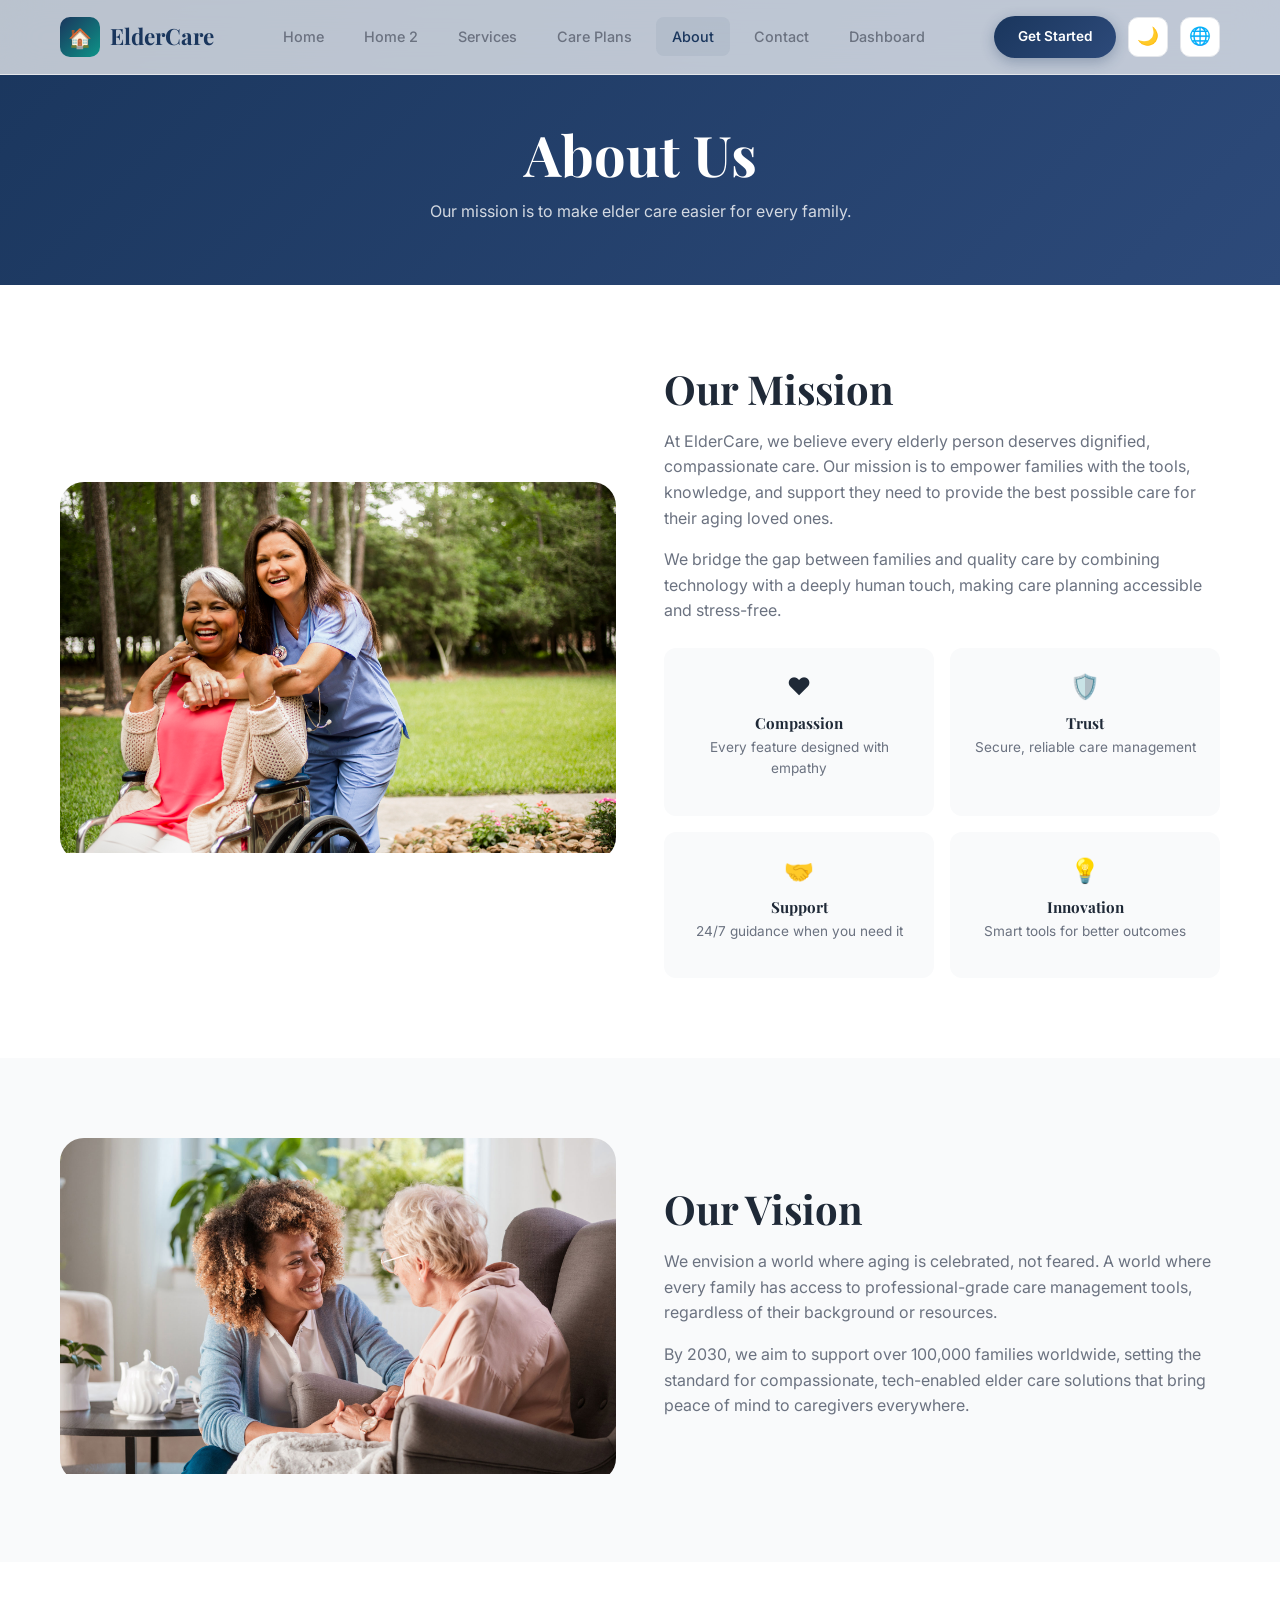
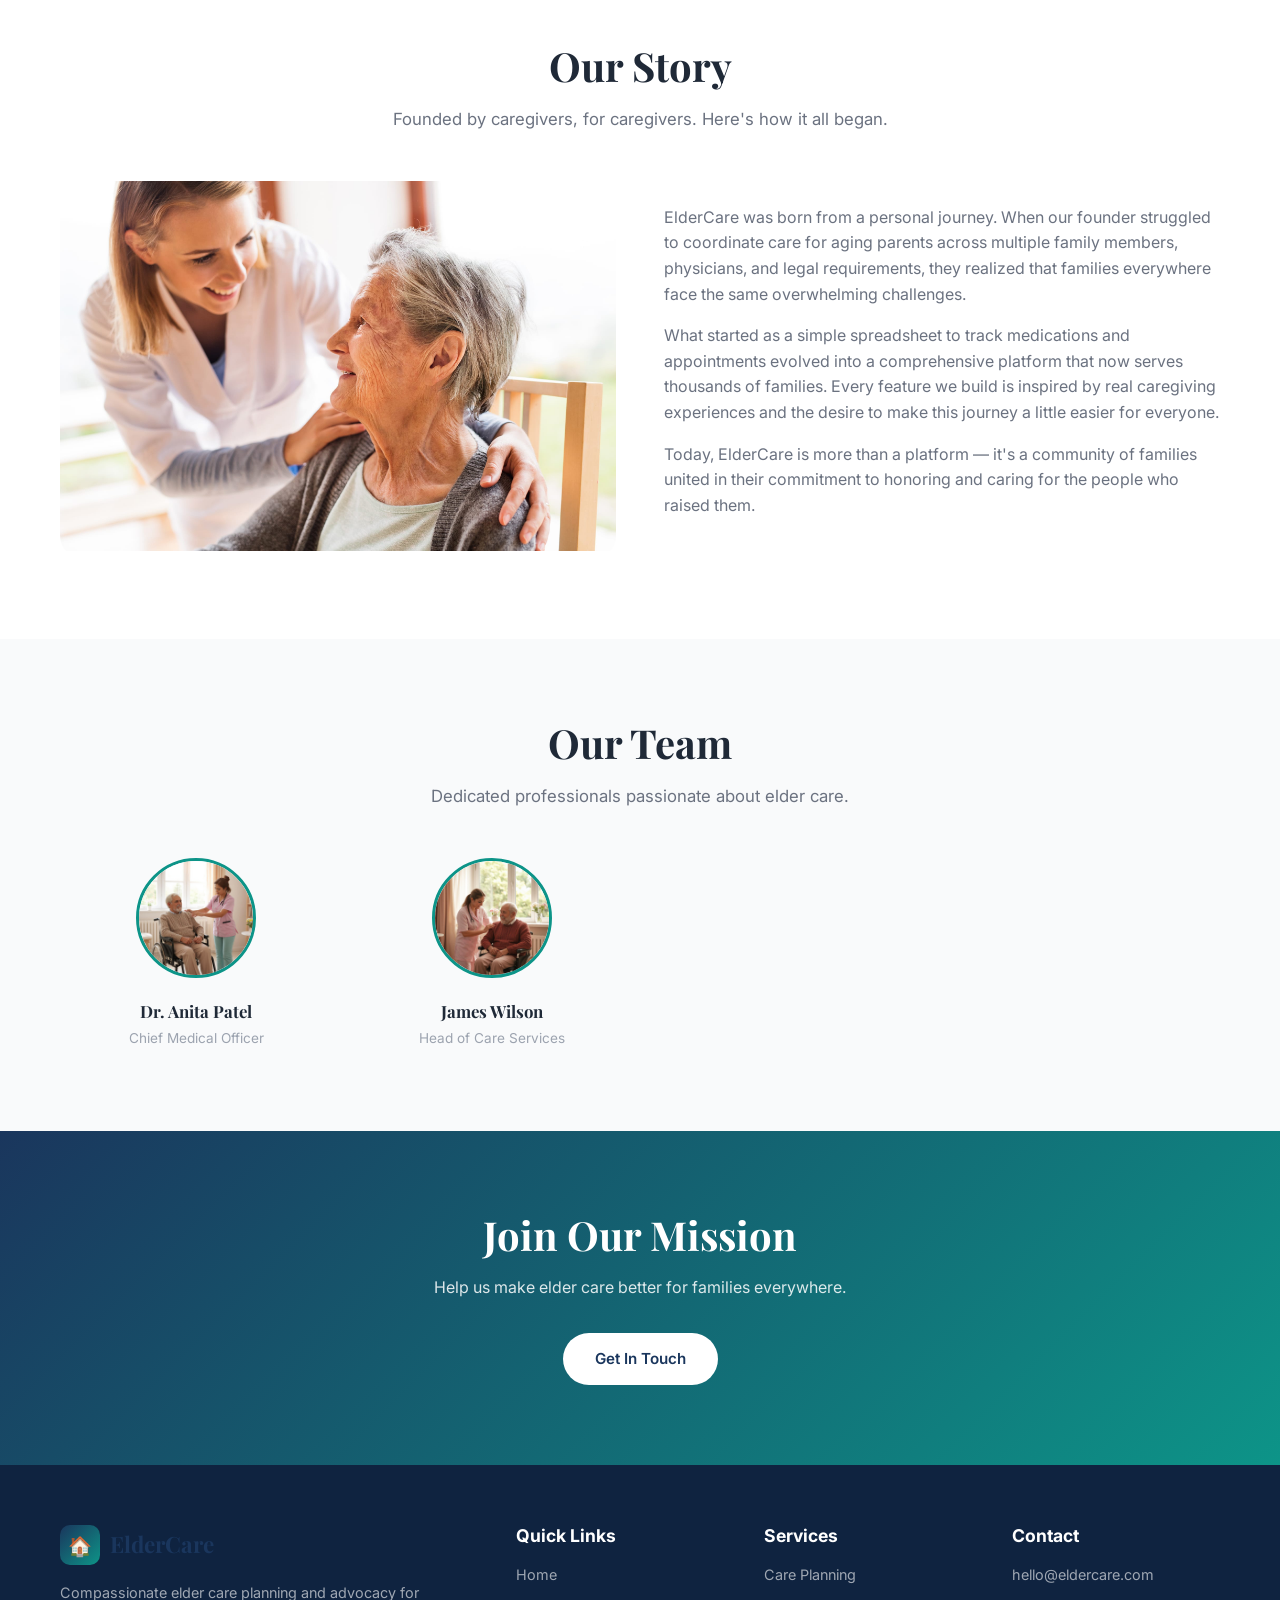
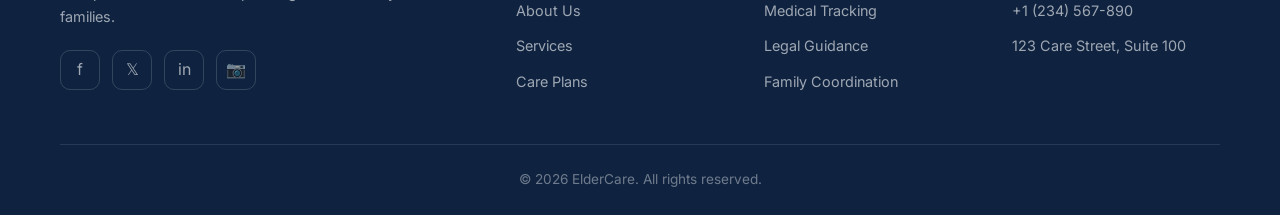
==== about.html @ c00abb9f "first commit" ====
<!DOCTYPE html>
<html lang="en" data-theme="light" dir="ltr">
<head>
  <meta charset="UTF-8">
  <meta name="viewport" content="width=device-width, initial-scale=1.0">
  <meta name="description" content="About Elder Care - Our mission, vision, and story.">
  <title>Elder Care - About</title>
  <link rel="stylesheet" href="styles.css">
  <link rel="icon" type="image/png" href="favicon.png">
</head>
<body>
  <!-- HEADER -->
  <header class="header" id="header">
    <div class="container">
      <a href="index.html" class="logo"><div class="logo-icon">🏠</div>ElderCare</a>
      <nav class="nav" id="nav">
        <a href="index.html">Home</a><a href="home2.html">Home 2</a><a href="services.html">Services</a><a href="care-plans.html">Care Plans</a><a href="about.html" class="active">About</a><a href="contact.html">Contact</a><a href="dashboard.html">Dashboard</a>
        <div class="mobile-cta" style="display:none;"><a href="register.html" class="btn btn-primary">Get Started</a></div>
        <div class="nav-actions-mobile">
          <button class="icon-btn dark-toggle" title="Toggle Dark Mode">🌙</button>
          <button class="icon-btn rtl-toggle" title="Toggle RTL">🌐</button>
        </div>
      </nav>
      <div class="header-actions">
        <div class="header-cta"><a href="register.html" class="btn btn-primary">Get Started</a></div>
        <button class="icon-btn dark-toggle">🌙</button><button class="icon-btn rtl-toggle">🌐</button>
        <div class="hamburger" id="hamburger"><span></span><span></span><span></span></div>
      </div>
    </div>
  </header>

  <section class="page-header">
    <h1 class="animate">About Us</h1>
    <p class="animate">Our mission is to make elder care easier for every family.</p>
  </section>

  <!-- MISSION -->
  <section class="section">
    <div class="container">
      <div class="about-grid">
        <div class="about-image animate fade-left">
          <img src="IMG/GettyImages-603163766.jpg" alt="Our mission">
        </div>
        <div class="about-text animate fade-right">
          <h2>Our Mission</h2>
          <p>At ElderCare, we believe every elderly person deserves dignified, compassionate care. Our mission is to empower families with the tools, knowledge, and support they need to provide the best possible care for their aging loved ones.</p>
          <p>We bridge the gap between families and quality care by combining technology with a deeply human touch, making care planning accessible and stress-free.</p>
          <div class="value-cards">
            <div class="value-card"><div class="vc-icon">❤️</div><h4>Compassion</h4><p>Every feature designed with empathy</p></div>
            <div class="value-card"><div class="vc-icon">🛡️</div><h4>Trust</h4><p>Secure, reliable care management</p></div>
            <div class="value-card"><div class="vc-icon">🤝</div><h4>Support</h4><p>24/7 guidance when you need it</p></div>
            <div class="value-card"><div class="vc-icon">💡</div><h4>Innovation</h4><p>Smart tools for better outcomes</p></div>
          </div>
        </div>
      </div>
    </div>
  </section>

  <!-- VISION -->
  <section class="section" style="background:var(--bg-alt);">
    <div class="container">
      <div class="about-grid" style="direction:rtl;">
        <div class="about-text animate fade-left" style="direction:ltr;">
          <h2>Our Vision</h2>
          <p>We envision a world where aging is celebrated, not feared. A world where every family has access to professional-grade care management tools, regardless of their background or resources.</p>
          <p>By 2030, we aim to support over 100,000 families worldwide, setting the standard for compassionate, tech-enabled elder care solutions that bring peace of mind to caregivers everywhere.</p>
        </div>
        <div class="about-image animate fade-right" style="direction:ltr;">
          <img src="IMG/careers-in-senior-care-header.jpg" alt="Our vision">
        </div>
      </div>
    </div>
  </section>

  <!-- STORY -->
  <section class="section">
    <div class="container">
      <h2 class="section-title animate">Our Story</h2>
      <p class="section-subtitle animate">Founded by caregivers, for caregivers. Here's how it all began.</p>
      <div class="about-grid">
        <div class="about-image animate fade-left">
          <img src="IMG/HomeCareElderly2.jpg" alt="Our story">
        </div>
        <div class="about-text animate fade-right">
          <p>ElderCare was born from a personal journey. When our founder struggled to coordinate care for aging parents across multiple family members, physicians, and legal requirements, they realized that families everywhere face the same overwhelming challenges.</p>
          <p>What started as a simple spreadsheet to track medications and appointments evolved into a comprehensive platform that now serves thousands of families. Every feature we build is inspired by real caregiving experiences and the desire to make this journey a little easier for everyone.</p>
          <p>Today, ElderCare is more than a platform — it's a community of families united in their commitment to honoring and caring for the people who raised them.</p>
        </div>
      </div>
    </div>
  </section>

  <!-- TEAM -->
  <section class="section" style="background:var(--bg-alt);">
    <div class="container">
      <h2 class="section-title animate">Our Team</h2>
      <p class="section-subtitle animate">Dedicated professionals passionate about elder care.</p>
      <div class="grid-4">
        <div class="team-card animate">
          <img src="IMG/WhatsApp Image 2026-03-31 at 3.11.31 PM (1).jpeg" alt="Team member">
          <h3>Dr. Anita Patel</h3>
          <span>Chief Medical Officer</span>
        </div>
        <div class="team-card animate">
          <img src="IMG/WhatsApp Image 2026-03-31 at 3.11.32 PM (1).jpeg" alt="Team member">
          <h3>James Wilson</h3>
          <span>Head of Care Services</span>
        </div>
        <div class="team-card animate">
          <img src="IMG/WhatsApp Image 2026-03-31 at 3.11.32 PM (2).jpeg" alt="Team member">
          <h3>Maria Santos</h3>
          <span>Legal Advisor</span>
        </div>
        <div class="team-card animate">
          <img src="IMG/WhatsApp Image 2026-03-31 at 3.11.33 PM.jpeg" alt="Team member">
          <h3>Raj Kumar</h3>
          <span>Technology Director</span>
        </div>
      </div>
    </div>
  </section>

  <section class="cta-section">
    <div class="container">
      <h2 class="animate">Join Our Mission</h2>
      <p class="animate">Help us make elder care better for families everywhere.</p>
      <a href="contact.html" class="btn animate">Get In Touch</a>
    </div>
  </section>

  <footer class="footer">
    <div class="container">
      <div class="footer-grid">
        <div><div class="logo" style="margin-bottom:16px;"><div class="logo-icon">🏠</div>ElderCare</div><p>Compassionate elder care planning and advocacy for families.</p><div class="footer-social" style="margin-top:20px;"><a href="#">f</a><a href="#">𝕏</a><a href="#">in</a><a href="#">📷</a></div></div>
        <div><h3>Quick Links</h3><ul class="footer-links"><li><a href="index.html">Home</a></li><li><a href="about.html">About Us</a></li><li><a href="services.html">Services</a></li><li><a href="care-plans.html">Care Plans</a></li></ul></div>
        <div><h3>Services</h3><ul class="footer-links"><li><a href="#">Care Planning</a></li><li><a href="#">Medical Tracking</a></li><li><a href="#">Legal Guidance</a></li><li><a href="#">Family Coordination</a></li></ul></div>
        <div><h3>Contact</h3><ul class="footer-links"><li><a href="mailto:hello@eldercare.com">hello@eldercare.com</a></li><li><a href="tel:+1234567890">+1 (234) 567-890</a></li><li><a href="#">123 Care Street, Suite 100</a></li></ul></div>
      </div>
      <div class="footer-bottom">&copy; 2026 ElderCare. All rights reserved.</div>
    </div>
  </footer>
  <script src="app.js"></script>
</body>
</html>
---- styles.css ----
/* ===== ELDER CARE - DESIGN SYSTEM ===== */
@import url('https://fonts.googleapis.com/css2?family=Inter:wght@300;400;500;600;700;800&family=Playfair+Display:wght@400;500;600;700&display=swap');

:root {
  --primary: #1A365D;
  --primary-light: #2D4A7A;
  --primary-dark: #0F2340;
  --secondary: #0D9488;
  --secondary-light: #14B8A6;
  --secondary-dark: #0F766E;
  --accent: #F59E0B;
  --bg: #FFFFFF;
  --bg-alt: #F9FAFB;
  --bg-card: #FFFFFF;
  --bg-card-hover: #F3F4F6;
  --text: #1F2937;
  --text-secondary: #6B7280;
  --text-muted: #9CA3AF;
  --border: #E5E7EB;
  --shadow: 0 4px 6px -1px rgba(0,0,0,.07), 0 2px 4px -2px rgba(0,0,0,.05);
  --shadow-lg: 0 10px 15px -3px rgba(0,0,0,.08), 0 4px 6px -4px rgba(0,0,0,.05);
  --shadow-xl: 0 20px 25px -5px rgba(0,0,0,.1), 0 8px 10px -6px rgba(0,0,0,.08);
  --radius: 12px;
  --radius-lg: 16px;
  --radius-xl: 24px;
  --transition: .3s cubic-bezier(.4,0,.2,1);
  --font: 'Inter', sans-serif;
  --font-display: 'Playfair Display', serif;
  --glass: rgba(255,255,255,.7);
  --glass-border: rgba(255,255,255,.3);
}

[data-theme="dark"] {
  --bg: #0F172A;
  --bg-alt: #111827;
  --bg-card: #1F2937;
  --bg-card-hover: #374151;
  --text: #E5E7EB;
  --text-secondary: #9CA3AF;
  --text-muted: #6B7280;
  --border: #374151;
  --shadow: 0 4px 6px -1px rgba(0,0,0,.3);
  --shadow-lg: 0 10px 15px -3px rgba(0,0,0,.4);
  --shadow-xl: 0 20px 25px -5px rgba(0,0,0,.5);
  --glass: rgba(15,23,42,.7);
  --glass-border: rgba(55,65,81,.5);
}

*, *::before, *::after { margin:0; padding:0; box-sizing:border-box; }
html, body { overflow-x:hidden; width:100%; position:relative; }
body { font-family:var(--font); background:var(--bg); color:var(--text); line-height:1.6; transition:background var(--transition), color var(--transition); }

/* ===== TYPOGRAPHY ===== */
h1,h2,h3,h4,h5,h6 { font-family:var(--font-display); font-weight:700; line-height:1.2; color:var(--text); }
h1 { font-size:clamp(2rem,5vw,3.5rem); }
h2 { font-size:clamp(1.5rem,3.5vw,2.5rem); }
h3 { font-size:clamp(1.2rem,2.5vw,1.5rem); }
p { color:var(--text-secondary); }
a { text-decoration:none; color:inherit; transition:color var(--transition); }

/* ===== UTILITY ===== */
.container { max-width:1200px; margin:0 auto; padding:0 20px; }
.section { padding:80px 0; }
.section-title { text-align:center; margin-bottom:16px; }
.section-subtitle { text-align:center; color:var(--text-secondary); max-width:600px; margin:0 auto 48px; font-size:1.05rem; }
.text-center { text-align:center; }
.text-gradient { background:linear-gradient(135deg,var(--primary),var(--secondary)); -webkit-background-clip:text; -webkit-text-fill-color:transparent; background-clip:text; }

/* ===== BUTTONS ===== */
.btn { display:inline-flex; align-items:center; justify-content:center; gap:8px; padding:14px 32px; border-radius:50px; font-family:var(--font); font-size:.95rem; font-weight:600; border:none; cursor:pointer; transition:all var(--transition); text-decoration:none; }
.btn-primary { background:linear-gradient(135deg,var(--primary),var(--primary-light)); color:#fff; box-shadow:0 4px 14px rgba(26,54,93,.3); }
.btn-primary:hover { transform:translateY(-2px); box-shadow:0 6px 20px rgba(26,54,93,.4); }
.btn-secondary { background:transparent; color:var(--primary); border:2px solid var(--primary); }
[data-theme="dark"] .btn-secondary { color:var(--secondary-light); border-color:var(--secondary-light); }
.btn-secondary:hover { background:var(--primary); color:#fff; }
[data-theme="dark"] .btn-secondary:hover { background:var(--secondary); border-color:var(--secondary); }
.btn-teal { background:linear-gradient(135deg,var(--secondary),var(--secondary-light)); color:#fff; box-shadow:0 4px 14px rgba(13,148,136,.3); }
.btn-teal:hover { transform:translateY(-2px); box-shadow:0 6px 20px rgba(13,148,136,.4); }
.btn-group { display:flex; gap:16px; flex-wrap:wrap; justify-content:center; }
.btn-full { width:100%; }

/* ===== HEADER ===== */
.header { position:fixed; top:0; left:0; right:0; z-index:1000; padding:16px 0; transition:all var(--transition); backdrop-filter:blur(20px); background:var(--glass); border-bottom:1px solid var(--border); }
.header.scrolled { padding:10px 0; box-shadow:var(--shadow); }
.header .container { display:flex; align-items:center; justify-content:space-between; }
.logo { display:flex; align-items:center; gap:10px; font-family:var(--font-display); font-size:1.4rem; font-weight:700; color:var(--primary); }
[data-theme="dark"] .logo { color:var(--secondary-light); }
.logo-icon { width:40px; height:40px; background:linear-gradient(135deg,var(--primary),var(--secondary)); border-radius:10px; display:flex; align-items:center; justify-content:center; color:#fff; font-size:1.2rem; }
.nav { display:flex; align-items:center; gap:8px; }
.nav a { padding:8px 16px; border-radius:8px; font-size:.9rem; font-weight:500; color:var(--text-secondary); transition:all var(--transition); }
.nav a:hover, .nav a.active { color:var(--primary); background:rgba(26,54,93,.06); }
[data-theme="dark"] .nav a:hover, [data-theme="dark"] .nav a.active { color:var(--secondary-light); background:rgba(13,148,136,.1); }
.header-actions { display:flex; align-items:center; gap:12px; }
.header-cta { display:flex; gap:10px; }
.header-cta .btn { padding:10px 24px; font-size:.85rem; }
.icon-btn { width:40px; height:40px; border-radius:10px; border:1px solid var(--border); background:var(--bg-card); display:flex; align-items:center; justify-content:center; cursor:pointer; transition:all var(--transition); color:var(--text-secondary); font-size:1.1rem; }
.icon-btn:hover { border-color:var(--secondary); color:var(--secondary); transform:scale(1.05); }
.nav-actions-mobile { display:none; }
.hamburger { display:none; flex-direction:column; gap:5px; cursor:pointer; padding:8px; }
.hamburger span { width:24px; height:2px; background:var(--text); border-radius:2px; transition:all var(--transition); }
.hamburger.active span:nth-child(1) { transform:rotate(45deg) translate(5px,5px); }
.hamburger.active span:nth-child(2) { opacity:0; }
.hamburger.active span:nth-child(3) { transform:rotate(-45deg) translate(5px,-5px); }

/* ===== HERO ===== */
.hero { min-height:100vh; display:flex; align-items:center; position:relative; overflow:hidden; padding-top:80px; }
.hero-bg { position:absolute; inset:0; z-index:0; }
.hero-bg img { width:100%; height:100%; object-fit:cover; }
.hero-overlay { position:absolute; inset:0; background:linear-gradient(135deg,rgba(26,54,93,.85),rgba(13,148,136,.6)); z-index:1; }
.hero-content { position:relative; z-index:2; text-align:center; max-width:750px; margin:0 auto; padding:40px 20px; }
.hero h1 { color:#fff; margin-bottom:20px; text-shadow:0 2px 4px rgba(0,0,0,.2); }
.hero p { color:rgba(255,255,255,.9); font-size:1.15rem; margin-bottom:32px; }
.hero-split { display:grid; grid-template-columns:1fr 1fr; gap:60px; align-items:center; }
.hero-split .hero-text { text-align:left; }
.hero-split .hero-text h1 { color:#fff; }
.hero-split .hero-text p { color:rgba(255,255,255,.85); }
.hero-image { position:relative; }
.hero-image img { width:100%; border-radius:var(--radius-xl); box-shadow:var(--shadow-xl); }
.hero-image::after { content:''; position:absolute; inset:-10px; border:2px solid rgba(255,255,255,.2); border-radius:calc(var(--radius-xl) + 10px); }

/* ===== CARDS ===== */
.card { background:var(--bg-card); border:1px solid var(--border); border-radius:var(--radius-lg); padding:32px; transition:all var(--transition); }
.card:hover { transform:translateY(-4px); box-shadow:var(--shadow-lg); border-color:var(--secondary); }
.card-icon { width:56px; height:56px; border-radius:var(--radius); background:linear-gradient(135deg,rgba(26,54,93,.08),rgba(13,148,136,.08)); display:flex; align-items:center; justify-content:center; margin:0 auto 20px; color:var(--secondary); font-size:1.5rem; }
[data-theme="dark"] .card-icon { background:linear-gradient(135deg,rgba(26,54,93,.3),rgba(13,148,136,.3)); }
.card h3 { margin-bottom:12px; text-align:center; }
.card p { text-align:center; font-size:.95rem; }
.grid-2 { display:grid; grid-template-columns:repeat(2,1fr); gap:24px; }
.grid-3 { display:grid; grid-template-columns:repeat(3,1fr); gap:24px; }
.grid-4 { display:grid; grid-template-columns:repeat(4,1fr); gap:24px; }

/* ===== STEPS ===== */
.steps { display:grid; grid-template-columns:repeat(4,1fr); gap:32px; counter-reset:step; }
.step { text-align:center; position:relative; }
.step::before { counter-increment:step; content:counter(step); width:56px; height:56px; border-radius:50%; background:linear-gradient(135deg,var(--primary),var(--secondary)); color:#fff; display:flex; align-items:center; justify-content:center; font-size:1.2rem; font-weight:700; margin:0 auto 16px; }
.step h3 { margin-bottom:8px; font-size:1.1rem; }
.step p { font-size:.9rem; }
.step:not(:last-child)::after { content:''; position:absolute; top:28px; left:calc(50% + 40px); width:calc(100% - 80px); height:2px; background:linear-gradient(90deg,var(--secondary),var(--primary)); }

/* ===== TESTIMONIALS ===== */
.testimonial-card { background:var(--bg-card); border:1px solid var(--border); border-radius:var(--radius-lg); padding:32px; text-align:center; transition:all var(--transition); }
.testimonial-card:hover { transform:translateY(-4px); box-shadow:var(--shadow-lg); }
.testimonial-card .stars { color:var(--accent); font-size:1.1rem; margin-bottom:16px; }
.testimonial-card blockquote { font-style:italic; color:var(--text-secondary); margin-bottom:20px; font-size:1rem; line-height:1.7; }
.testimonial-card .author { display:flex; align-items:center; justify-content:center; gap:12px; }
.testimonial-card .avatar { width:48px; height:48px; border-radius:50%; object-fit:cover; border:2px solid var(--secondary); }
.testimonial-card .author-info h4 { font-size:.95rem; font-family:var(--font); }
.testimonial-card .author-info span { font-size:.8rem; color:var(--text-muted); }

/* ===== STATS ===== */
.stats-section { background:linear-gradient(135deg,var(--primary),var(--primary-dark)); padding:60px 0; }
.stats-grid { display:grid; grid-template-columns:repeat(3,1fr); gap:40px; text-align:center; }
.stat h2 { color:#fff; font-size:2.5rem; font-family:var(--font); }
.stat p { color:rgba(255,255,255,.8); font-size:.95rem; }

/* ===== CTA SECTION ===== */
.cta-section { background:linear-gradient(135deg,var(--primary),var(--secondary)); padding:80px 0; text-align:center; }
.cta-section h2 { color:#fff; margin-bottom:16px; }
.cta-section p { color:rgba(255,255,255,.85); max-width:500px; margin:0 auto 32px; }
.cta-section .btn { background:#fff; color:var(--primary); }
.cta-section .btn:hover { transform:translateY(-2px); box-shadow:0 8px 25px rgba(0,0,0,.2); }

/* ===== PRICING CARDS ===== */
.pricing-card { background:var(--bg-card); border:1px solid var(--border); border-radius:var(--radius-lg); padding:40px 32px; text-align:center; transition:all var(--transition); position:relative; overflow:hidden; }
.pricing-card.featured { border-color:var(--secondary); transform:scale(1.05); }
.pricing-card.featured::before { content:'POPULAR'; position:absolute; top:16px; right:-30px; background:var(--secondary); color:#fff; padding:4px 40px; font-size:.75rem; font-weight:700; transform:rotate(45deg); }
.pricing-card:hover { transform:translateY(-4px); box-shadow:var(--shadow-xl); }
.pricing-card.featured:hover { transform:scale(1.05) translateY(-4px); }
.pricing-card h3 { margin-bottom:8px; }
.pricing-card .price { font-size:2.5rem; font-weight:800; color:var(--primary); margin:16px 0; font-family:var(--font); }
[data-theme="dark"] .pricing-card .price { color:var(--secondary-light); }
.pricing-card .price span { font-size:1rem; font-weight:400; color:var(--text-muted); }
.pricing-card ul { list-style:none; margin:24px 0; text-align:left; }
.pricing-card ul li { padding:10px 0; border-bottom:1px solid var(--border); color:var(--text-secondary); font-size:.95rem; display:flex; align-items:center; gap:10px; }
.pricing-card ul li::before { content:'✓'; color:var(--secondary); font-weight:700; }

/* ===== FORMS ===== */
.form-group { margin-bottom:20px; }
.form-group label { display:block; margin-bottom:6px; font-weight:500; font-size:.9rem; color:var(--text); }
.form-control { width:100%; padding:14px 16px; border:1px solid var(--border); border-radius:var(--radius); background:var(--bg-alt); color:var(--text); font-family:var(--font); font-size:.95rem; transition:all var(--transition); outline:none; }
.form-control:focus { border-color:var(--secondary); box-shadow:0 0 0 3px rgba(13,148,136,.15); }
.form-control::placeholder { color:var(--text-muted); }
textarea.form-control { resize:vertical; min-height:120px; }
.password-wrap { position:relative; }
.password-wrap .form-control { padding-right:48px; }
.password-toggle { position:absolute; right:14px; top:50%; transform:translateY(-50%); cursor:pointer; color:var(--text-muted); font-size:1.1rem; background:none; border:none; }
.form-row { display:flex; justify-content:space-between; align-items:center; margin-bottom:20px; font-size:.9rem; }
.form-row a { color:var(--secondary); font-weight:500; }
.form-row a:hover { text-decoration:underline; }
.checkbox-wrap { display:flex; align-items:center; gap:8px; }
.checkbox-wrap input { accent-color:var(--secondary); }
.divider { display:flex; align-items:center; gap:16px; margin:24px 0; color:var(--text-muted); font-size:.85rem; }
.divider::before, .divider::after { content:''; flex:1; height:1px; background:var(--border); }
.social-btns { display:flex; gap:12px; }
.social-btn { flex:1; display:flex; align-items:center; justify-content:center; gap:10px; padding:12px; border:1px solid var(--border); border-radius:var(--radius); background:var(--bg-card); color:var(--text); font-weight:500; font-size:.9rem; cursor:pointer; transition:all var(--transition); }
.social-btn:hover { border-color:var(--secondary); background:var(--bg-card-hover); }
.social-btn svg { width:20px; height:20px; }

/* ===== AUTH PAGES ===== */
.auth-page { min-height:100vh; display:flex; align-items:center; justify-content:center; background:var(--bg-alt); padding:20px; }
.auth-card { background:var(--bg-card); border:1px solid var(--border); border-radius:var(--radius-xl); padding:48px 40px; width:100%; max-width:440px; box-shadow:var(--shadow-xl); }
.auth-logo { text-align:center; margin-bottom:32px; }
.auth-logo .logo-icon { width:56px; height:56px; margin:0 auto 12px; font-size:1.5rem; }
.auth-logo h2 { font-size:1.3rem; }
.auth-footer { text-align:center; margin-top:24px; font-size:.9rem; color:var(--text-secondary); }
.auth-footer a { color:var(--secondary); font-weight:600; }

/* ===== DASHBOARD ===== */
.dashboard { display:flex; min-height:100vh; }
.sidebar { width:260px; background:var(--bg-card); border-right:1px solid var(--border); padding:24px 0; display:flex; flex-direction:column; position:fixed; top:0; left:0; bottom:0; z-index:100; transition:all var(--transition); }
.sidebar-logo { padding:0 24px 24px; border-bottom:1px solid var(--border); margin-bottom:8px; }
.sidebar-nav { flex:1; padding:8px 12px; }
.sidebar-nav a { display:flex; align-items:center; gap:12px; padding:12px 16px; border-radius:var(--radius); color:var(--text-secondary); font-size:.9rem; font-weight:500; transition:all var(--transition); margin-bottom:4px; }
.sidebar-nav a:hover, .sidebar-nav a.active { background:linear-gradient(135deg,rgba(26,54,93,.08),rgba(13,148,136,.08)); color:var(--primary); }
[data-theme="dark"] .sidebar-nav a:hover, [data-theme="dark"] .sidebar-nav a.active { color:var(--secondary-light); background:rgba(13,148,136,.1); }
.sidebar-nav a .nav-icon { font-size:1.2rem; width:24px; text-align:center; }
.sidebar-nav .logout { color:#EF4444; margin-top:auto; }
.sidebar-nav .logout:hover { background:rgba(239,68,68,.08); color:#DC2626; }
.dash-main { flex:1; margin-left:260px; background:var(--bg-alt); }
.topbar { background:var(--bg-card); border-bottom:1px solid var(--border); padding:16px 32px; display:flex; justify-content:space-between; align-items:center; position:sticky; top:0; z-index:50; }
.topbar h2 { font-size:1.2rem; font-family:var(--font); font-weight:600; }
.topbar-actions { display:flex; align-items:center; gap:16px; }
.dash-content { padding:32px; }
.dash-cards { display:grid; grid-template-columns:repeat(3,1fr); gap:24px; margin-bottom:32px; }
.dash-card { background:var(--bg-card); border:1px solid var(--border); border-radius:var(--radius-lg); padding:24px; transition:all var(--transition); }
.dash-card:hover { box-shadow:var(--shadow-lg); }
.dash-card .card-label { font-size:.85rem; color:var(--text-muted); font-weight:500; margin-bottom:8px; }
.dash-card .card-value { font-size:2rem; font-weight:700; color:var(--primary); font-family:var(--font); }
[data-theme="dark"] .dash-card .card-value { color:var(--secondary-light); }
.dash-card .card-change { font-size:.8rem; color:var(--secondary); margin-top:4px; }
.dash-section { background:var(--bg-card); border:1px solid var(--border); border-radius:var(--radius-lg); padding:24px; margin-bottom:24px; }
.dash-section h3 { font-size:1.1rem; font-family:var(--font); font-weight:600; margin-bottom:16px; padding-bottom:12px; border-bottom:1px solid var(--border); }
.activity-item { display:flex; align-items:center; gap:16px; padding:12px 0; border-bottom:1px solid var(--border); }
.activity-item:last-child { border-bottom:none; }
.activity-dot { width:10px; height:10px; border-radius:50%; background:var(--secondary); flex-shrink:0; }
.activity-dot.warning { background:var(--accent); }
.activity-dot.info { background:var(--primary); }
.activity-text { flex:1; }
.activity-text p { font-size:.9rem; color:var(--text); }
.activity-text span { font-size:.8rem; color:var(--text-muted); }

/* ===== FOOTER ===== */
.footer { background:var(--primary-dark); padding:60px 0 24px; color:rgba(255,255,255,.8); }
.footer-grid { display:grid; grid-template-columns:2fr 1fr 1fr 1fr; gap:40px; margin-bottom:40px; }
.footer h3 { color:#fff; font-size:1.1rem; margin-bottom:16px; font-family:var(--font); }
.footer p { font-size:.9rem; line-height:1.7; color:rgba(255,255,255,.6); }
.footer-links { list-style:none; }
.footer-links li { margin-bottom:10px; }
.footer-links a { color:rgba(255,255,255,.6); font-size:.9rem; transition:color var(--transition); }
.footer-links a:hover { color:var(--secondary-light); }
.footer-social { display:flex; gap:12px; }
.footer-social a { width:40px; height:40px; border-radius:10px; border:1px solid rgba(255,255,255,.15); display:flex; align-items:center; justify-content:center; color:rgba(255,255,255,.6); transition:all var(--transition); }
.footer-social a:hover { background:var(--secondary); border-color:var(--secondary); color:#fff; }
.footer-bottom { border-top:1px solid rgba(255,255,255,.1); padding-top:24px; text-align:center; font-size:.85rem; color:rgba(255,255,255,.4); }

/* ===== ANIMATIONS ===== */
.animate { opacity:0; transform:translateY(30px); transition:opacity .6s ease, transform .6s ease; }
.animate.fade-left { transform:translateX(-30px); }
.animate.fade-right { transform:translateX(30px); }
.animate.scale-in { transform:scale(.9); }
.animate.visible { opacity:1; transform:translate(0) scale(1); }
@keyframes float { 0%,100%{transform:translateY(0)} 50%{transform:translateY(-10px)} }
@keyframes pulse { 0%,100%{opacity:1} 50%{opacity:.7} }
@keyframes slideDown { from{opacity:0;transform:translateY(-10px)} to{opacity:1;transform:translateY(0)} }

/* ===== RESOURCE CARDS ===== */
.resource-card { background:var(--bg-card); border:1px solid var(--border); border-radius:var(--radius-lg); overflow:hidden; transition:all var(--transition); }
.resource-card:hover { transform:translateY(-4px); box-shadow:var(--shadow-lg); }
.resource-card img { width:100%; height:180px; object-fit:cover; }
.resource-card .resource-body { padding:20px; }
.resource-card .tag { display:inline-block; padding:4px 12px; border-radius:50px; background:rgba(13,148,136,.1); color:var(--secondary); font-size:.75rem; font-weight:600; margin-bottom:10px; }
.resource-card h3 { font-size:1.05rem; margin-bottom:8px; }
.resource-card p { font-size:.9rem; }

/* ===== MOCK DASHBOARD ===== */
.mock-dashboard { background:var(--bg-card); border:1px solid var(--border); border-radius:var(--radius-xl); padding:24px; box-shadow:var(--shadow-xl); overflow:hidden; }
.mock-topbar { display:flex; justify-content:space-between; align-items:center; padding-bottom:16px; border-bottom:1px solid var(--border); margin-bottom:20px; }
.mock-cards { display:grid; grid-template-columns:repeat(3,1fr); gap:16px; margin-bottom:20px; }
.mock-card { background:var(--bg-alt); border-radius:var(--radius); padding:16px; text-align:center; }
.mock-card .mc-val { font-size:1.5rem; font-weight:700; color:var(--primary); }
[data-theme="dark"] .mock-card .mc-val { color:var(--secondary-light); }
.mock-chart { background:var(--bg-alt); border-radius:var(--radius); padding:20px; height:120px; display:flex; align-items:flex-end; gap:8px; }
.mock-bar { flex:1; background:linear-gradient(to top,var(--primary),var(--secondary)); border-radius:4px 4px 0 0; transition:height .5s ease; }

/* ===== VIDEO SECTION ===== */
.video-section { position:relative; border-radius:var(--radius-xl); overflow:hidden; cursor:pointer; }
.video-section img { width:100%; height:400px; object-fit:cover; }
.play-btn { position:absolute; top:50%; left:50%; transform:translate(-50%,-50%); width:80px; height:80px; border-radius:50%; background:rgba(255,255,255,.9); display:flex; align-items:center; justify-content:center; font-size:2rem; color:var(--primary); box-shadow:0 8px 32px rgba(0,0,0,.2); transition:all var(--transition); }
.play-btn:hover { transform:translate(-50%,-50%) scale(1.1); }

/* ===== CONTACT ===== */
.contact-grid { display:grid; grid-template-columns:1.2fr .8fr; gap:48px; }
.contact-info-card { background:linear-gradient(135deg,var(--primary),var(--primary-dark)); border-radius:var(--radius-lg); padding:40px; color:#fff; }
.contact-info-card h3 { color:#fff; margin-bottom:24px; }
.contact-item { display:flex; align-items:center; gap:16px; margin-bottom:20px; }
.contact-item .ci-icon { width:44px; height:44px; border-radius:10px; background:rgba(255,255,255,.15); display:flex; align-items:center; justify-content:center; font-size:1.2rem; }
.contact-item p { color:rgba(255,255,255,.85); font-size:.9rem; }
.map-placeholder { margin-top:24px; border-radius:var(--radius); overflow:hidden; height:180px; background:rgba(255,255,255,.1); display:flex; align-items:center; justify-content:center; font-size:.9rem; color:rgba(255,255,255,.5); }

/* Toast */
.toast { position:fixed; top:24px; right:24px; background:var(--secondary); color:#fff; padding:16px 24px; border-radius:var(--radius); box-shadow:var(--shadow-xl); z-index:9999; animation:slideDown .3s ease; font-weight:500; }
.toast.error { background:#EF4444; }

/* ===== PAGE HEADER ===== */
.page-header { background:linear-gradient(135deg,var(--primary),var(--primary-light)); padding:120px 0 60px; text-align:center; }
.page-header h1 { color:#fff; margin-bottom:12px; }
.page-header p { color:rgba(255,255,255,.8); max-width:500px; margin:0 auto; }

/* ===== ABOUT ===== */
.about-grid { display:grid; grid-template-columns:1fr 1fr; gap:48px; align-items:center; }
.about-image { border-radius:var(--radius-xl); overflow:hidden; }
.about-image img { width:100%; height:100%; object-fit:cover; }
.about-text h2 { margin-bottom:16px; }
.about-text p { margin-bottom:16px; }
.value-cards { display:grid; grid-template-columns:repeat(2,1fr); gap:16px; margin-top:24px; }
.value-card { background:var(--bg-alt); border-radius:var(--radius); padding:20px; text-align:center; }
.value-card .vc-icon { font-size:1.5rem; margin-bottom:8px; }
.value-card h4 { font-size:.95rem; margin-bottom:4px; }
.value-card p { font-size:.85rem; }

/* ===== TEAM ===== */
.team-card { text-align:center; }
.team-card img { width:120px; height:120px; border-radius:50%; object-fit:cover; margin:0 auto 16px; border:3px solid var(--secondary); }
.team-card h3 { font-size:1.05rem; margin-bottom:4px; }
.team-card span { font-size:.85rem; color:var(--text-muted); }

/* ===== RESPONSIVE ===== */
@media(max-width:1024px) {
  .grid-4 { grid-template-columns:repeat(2,1fr); }
  .steps { grid-template-columns:repeat(2,1fr); }
  .step:not(:last-child)::after { display:none; }
  .footer-grid { grid-template-columns:1fr 1fr; }
  .hero-split { grid-template-columns:1fr; gap:30px; }
  .hero-split .hero-text { text-align:center; }
  .contact-grid { grid-template-columns:1fr; }
  .about-grid { grid-template-columns:1fr; }
  .dash-cards { grid-template-columns:repeat(2,1fr); }

  .nav { display:none; position:fixed; top:72px; left:0; width:100%; background:var(--bg); flex-direction:column; justify-content:flex-start; align-items:center; gap:8px; z-index:999; padding:24px; max-height:calc(100vh - 72px); overflow-y:auto; box-shadow:var(--shadow-xl); border-top:1px solid var(--border); }
  .header.scrolled + .nav, .header.scrolled ~ .nav { top:61px; }
  .nav.open { display:flex; animation:slideDown .3s ease; }
  .nav a { font-size:1rem; padding:10px 24px; width:100%; text-align:center; border-radius:var(--radius); transition:background var(--transition); }
  .nav a:hover { background:var(--bg-alt); }
  .hamburger { display:flex; z-index:1001; }
  .header-actions .dark-toggle, .header-actions .rtl-toggle { display:none; }
  .header-cta { display:none; }
  .nav .mobile-cta { display:flex; flex-direction:column; gap:10px; margin-top:12px; width:100%; max-width:300px; }
  .nav-actions-mobile { display:flex; gap:12px; margin-top:20px; padding-top:16px; border-top:1px solid var(--border); width:100%; max-width:300px; justify-content:center; }
  .nav-actions-mobile .icon-btn { width:48px; height:48px; font-size:1.3rem; }
  
  .section { padding:60px 0; }
  .grid-2, .grid-3, .grid-4 { grid-template-columns:1fr; }
  .steps { grid-template-columns:1fr; }
  .stats-grid { grid-template-columns:1fr; gap:24px; }
  .pricing-card.featured { transform:none; }
  .pricing-card.featured:hover { transform:translateY(-4px); }
  .footer-grid { grid-template-columns:1fr; }
  .mock-cards { grid-template-columns:1fr; }
  .sidebar { transform:translateX(-100%); }
  .sidebar.open { transform:translateX(0); }
  .dash-main { margin-left:0; }
  .topbar { padding:16px; }
  .dash-content { padding:16px; }
  .dash-cards { grid-template-columns:1fr; }
}

@media(max-width:768px) {
  /* Smaller mobile specific tweaks if needed */
}

/* ===== RTL ===== */
[dir="rtl"] { direction:rtl; text-align:right; }
[dir="rtl"] .nav { flex-direction:row-reverse; }
[dir="rtl"] .header-actions { flex-direction:row-reverse; }
[dir="rtl"] .sidebar { left:auto; right:0; border-right:none; border-left:1px solid var(--border); }
[dir="rtl"] .dash-main { margin-left:0; margin-right:260px; }
[dir="rtl"] .sidebar-nav a { flex-direction:row-reverse; }
[dir="rtl"] .activity-item { flex-direction:row-reverse; }
[dir="rtl"] .pricing-card ul li { flex-direction:row-reverse; text-align:right; }
@media(max-width:768px) {
  [dir="rtl"] .dash-main { margin-right:0; }
  [dir="rtl"] .nav { flex-direction:column; }
}
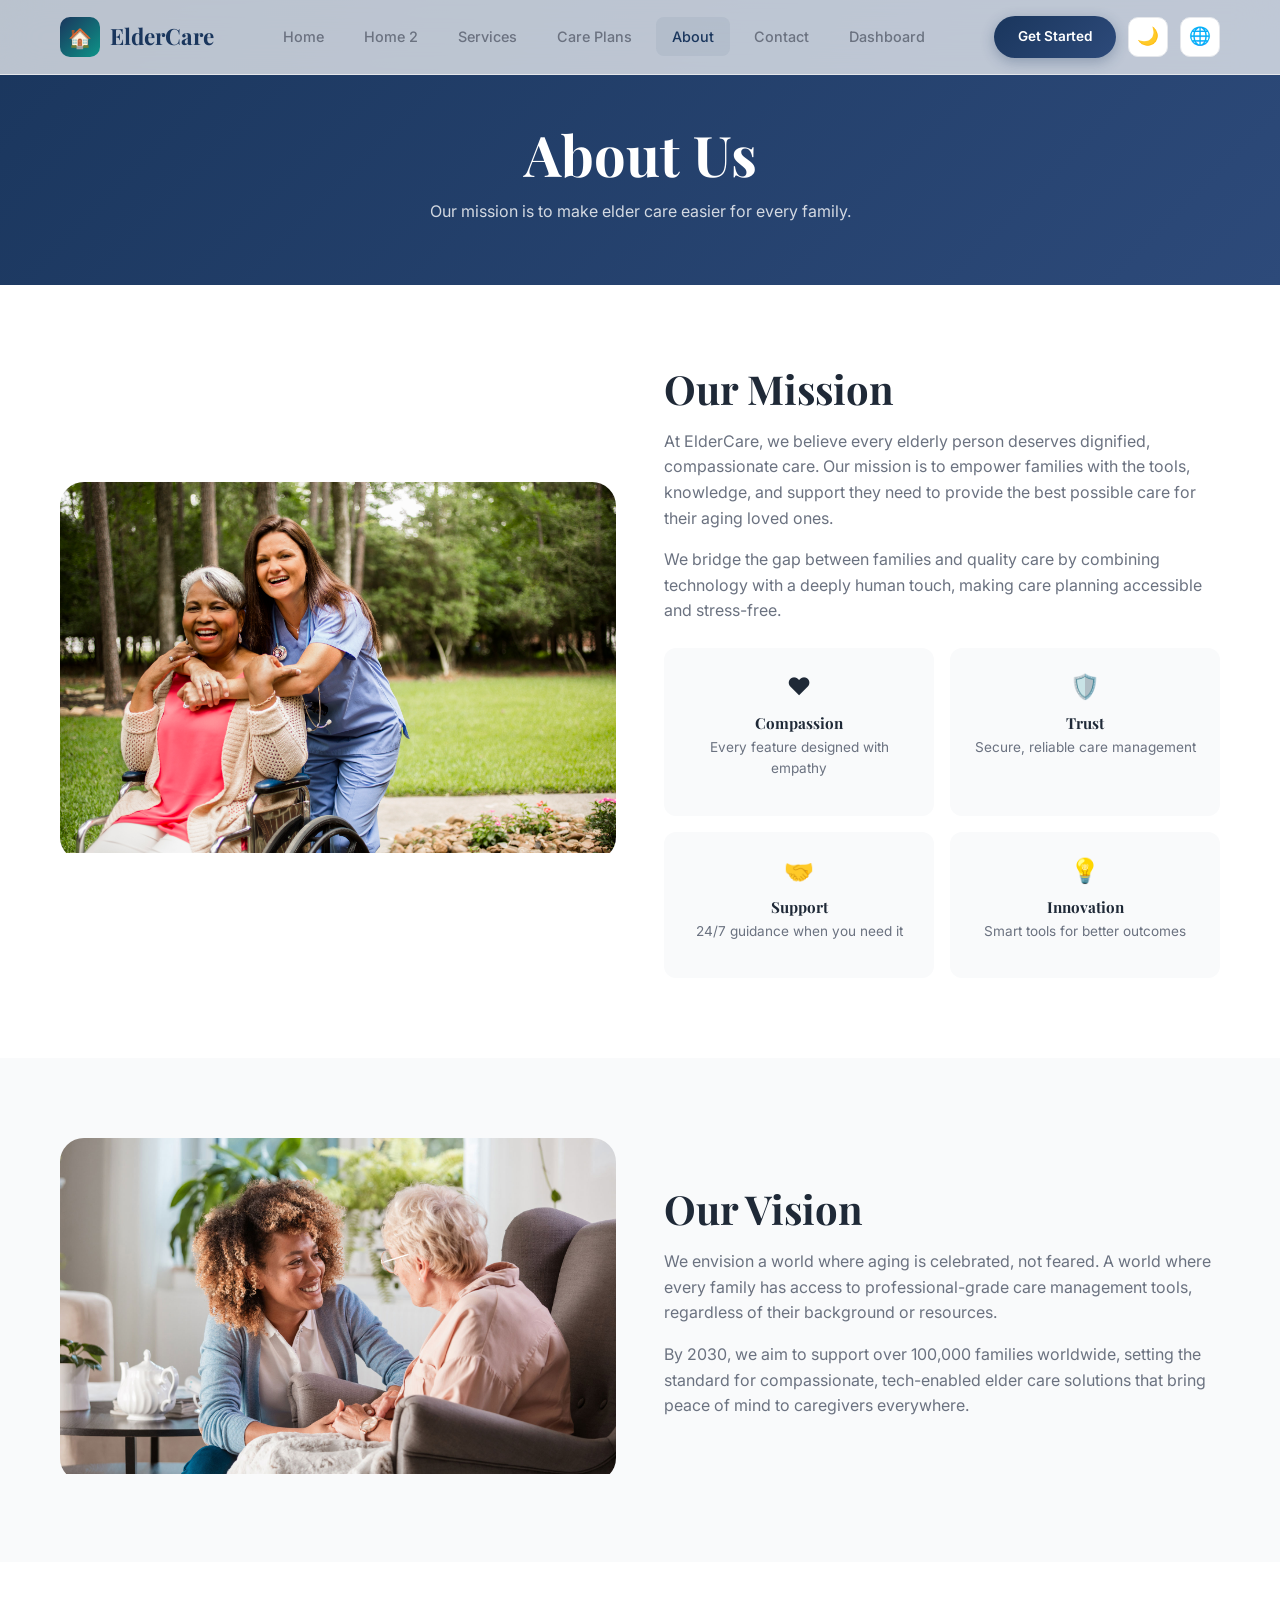
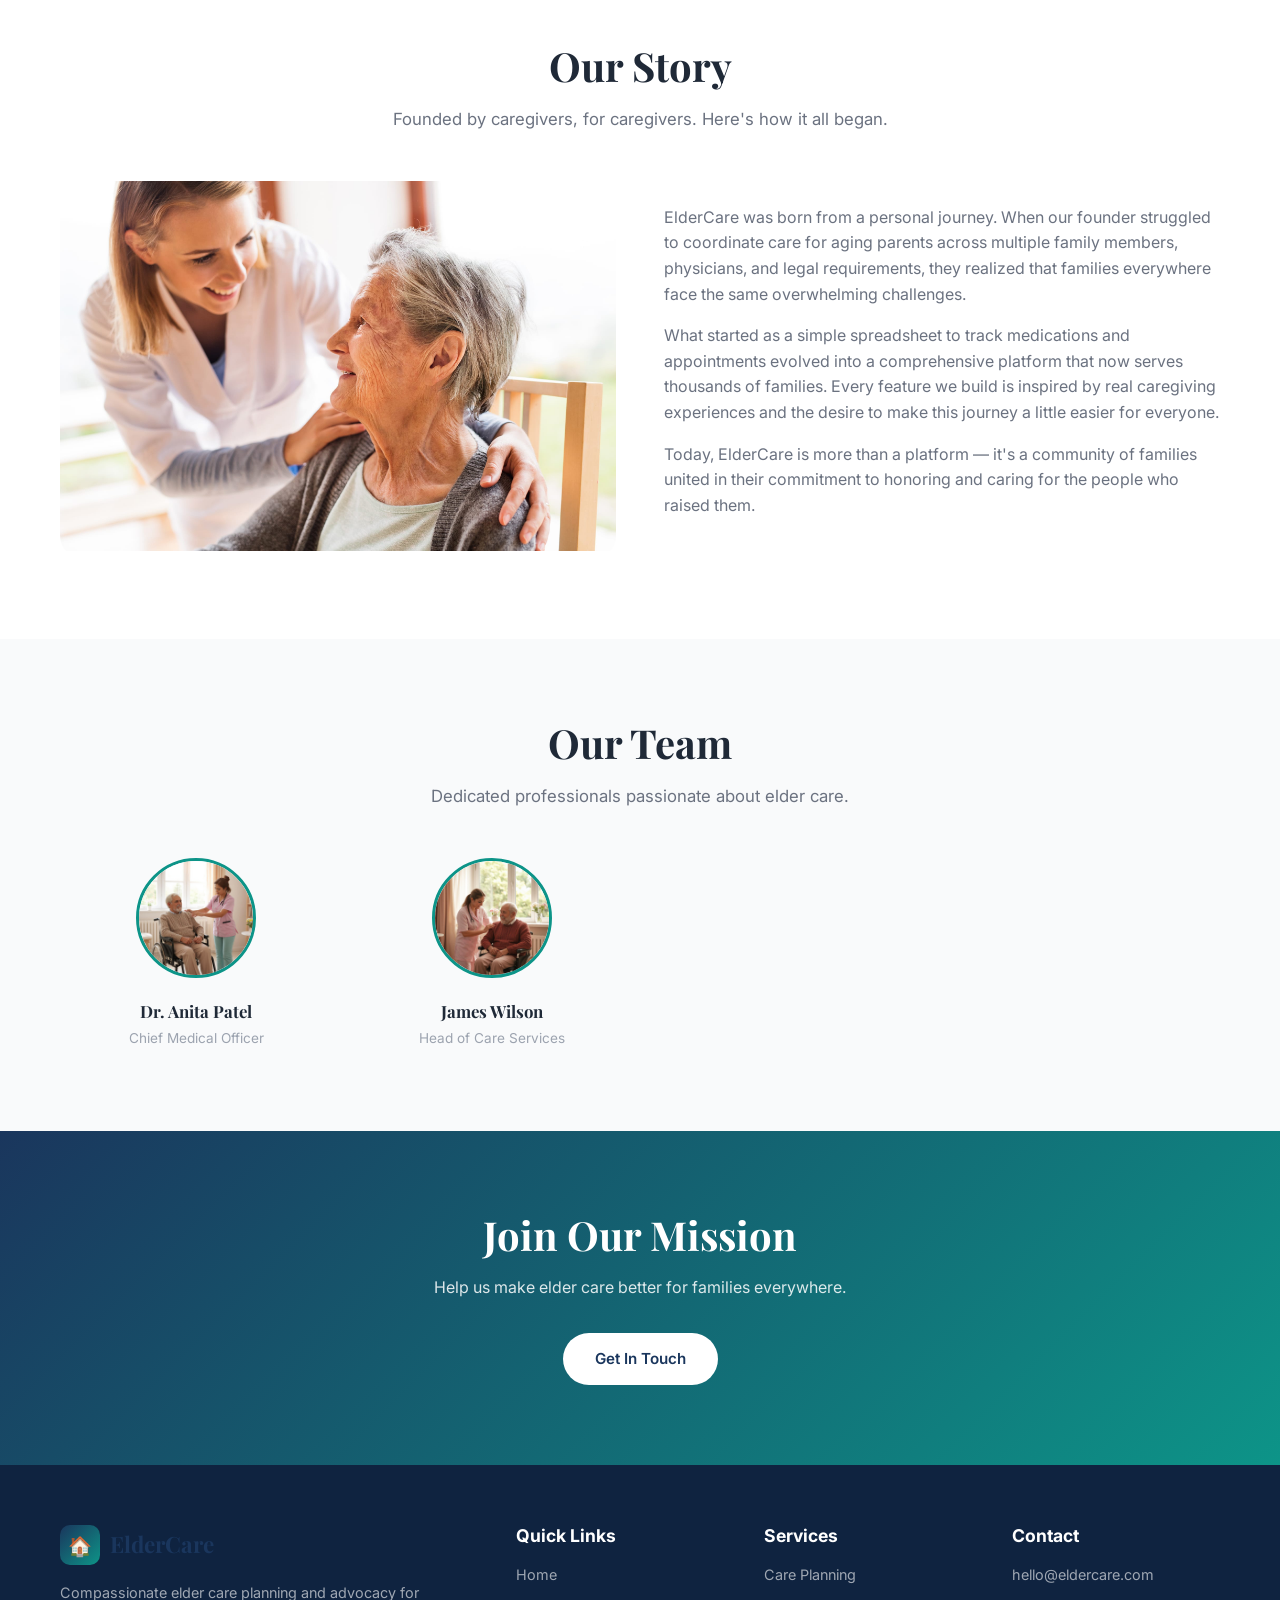
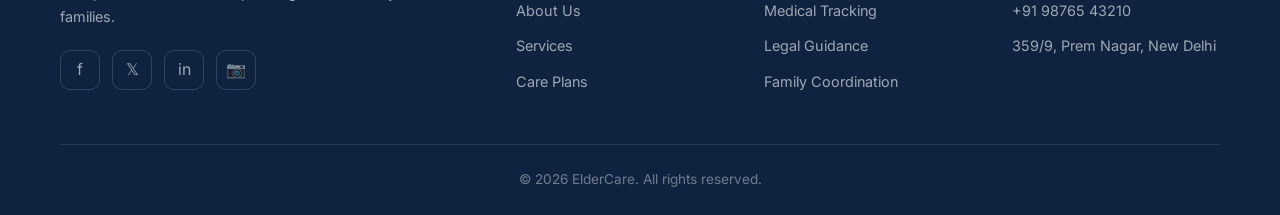
==== commit b28331fb: "D" ====
--- a/about.html
+++ b/about.html
@@ -134,7 +134,7 @@
         <div><div class="logo" style="margin-bottom:16px;"><div class="logo-icon">🏠</div>ElderCare</div><p>Compassionate elder care planning and advocacy for families.</p><div class="footer-social" style="margin-top:20px;"><a href="#">f</a><a href="#">𝕏</a><a href="#">in</a><a href="#">📷</a></div></div>
         <div><h3>Quick Links</h3><ul class="footer-links"><li><a href="index.html">Home</a></li><li><a href="about.html">About Us</a></li><li><a href="services.html">Services</a></li><li><a href="care-plans.html">Care Plans</a></li></ul></div>
         <div><h3>Services</h3><ul class="footer-links"><li><a href="#">Care Planning</a></li><li><a href="#">Medical Tracking</a></li><li><a href="#">Legal Guidance</a></li><li><a href="#">Family Coordination</a></li></ul></div>
-        <div><h3>Contact</h3><ul class="footer-links"><li><a href="mailto:hello@eldercare.com">hello@eldercare.com</a></li><li><a href="tel:+1234567890">+1 (234) 567-890</a></li><li><a href="#">123 Care Street, Suite 100</a></li></ul></div>
+        <div><h3>Contact</h3><ul class="footer-links"><li><a href="mailto:hello@eldercare.com">hello@eldercare.com</a></li><li><a href="tel:+919876543210">+91 98765 43210</a></li><li><a href="#">359/9, Prem Nagar, New Delhi</a></li></ul></div>
       </div>
       <div class="footer-bottom">&copy; 2026 ElderCare. All rights reserved.</div>
     </div>
--- a/styles.css
+++ b/styles.css
@@ -161,7 +161,7 @@
 .cta-section .btn:hover { transform:translateY(-2px); box-shadow:0 8px 25px rgba(0,0,0,.2); }
 
 /* ===== PRICING CARDS ===== */
-.pricing-card { background:var(--bg-card); border:1px solid var(--border); border-radius:var(--radius-lg); padding:40px 32px; text-align:center; transition:all var(--transition); position:relative; overflow:hidden; }
+.pricing-card { display:flex; flex-direction:column; background:var(--bg-card); border:1px solid var(--border); border-radius:var(--radius-lg); padding:40px 32px; text-align:center; transition:all var(--transition); position:relative; overflow:hidden; height:100%; }
 .pricing-card.featured { border-color:var(--secondary); transform:scale(1.05); }
 .pricing-card.featured::before { content:'POPULAR'; position:absolute; top:16px; right:-30px; background:var(--secondary); color:#fff; padding:4px 40px; font-size:.75rem; font-weight:700; transform:rotate(45deg); }
 .pricing-card:hover { transform:translateY(-4px); box-shadow:var(--shadow-xl); }
@@ -170,7 +170,8 @@
 .pricing-card .price { font-size:2.5rem; font-weight:800; color:var(--primary); margin:16px 0; font-family:var(--font); }
 [data-theme="dark"] .pricing-card .price { color:var(--secondary-light); }
 .pricing-card .price span { font-size:1rem; font-weight:400; color:var(--text-muted); }
-.pricing-card ul { list-style:none; margin:24px 0; text-align:left; }
+.pricing-card ul { list-style:none; margin:24px 0; text-align:left; flex-grow:1; }
+.pricing-card .btn { margin-top:auto; }
 .pricing-card ul li { padding:10px 0; border-bottom:1px solid var(--border); color:var(--text-secondary); font-size:.95rem; display:flex; align-items:center; gap:10px; }
 .pricing-card ul li::before { content:'✓'; color:var(--secondary); font-weight:700; }
 
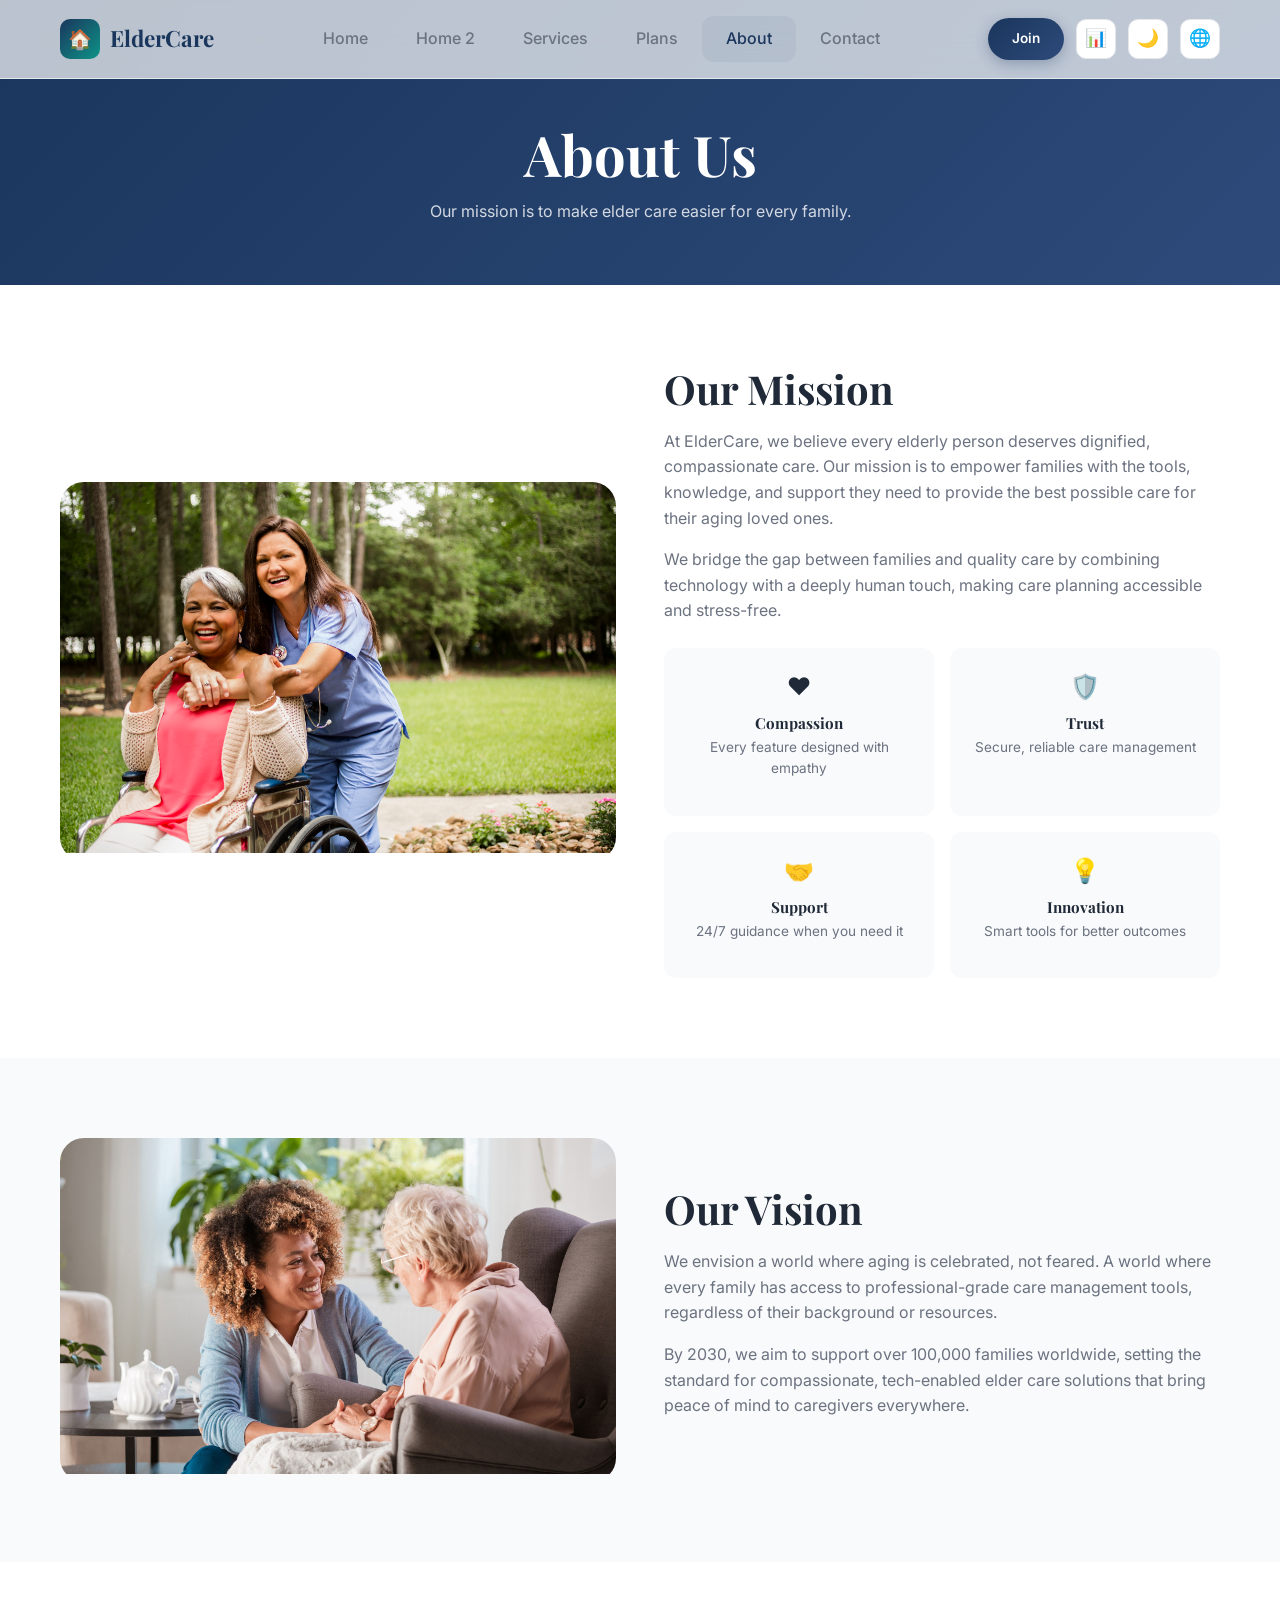
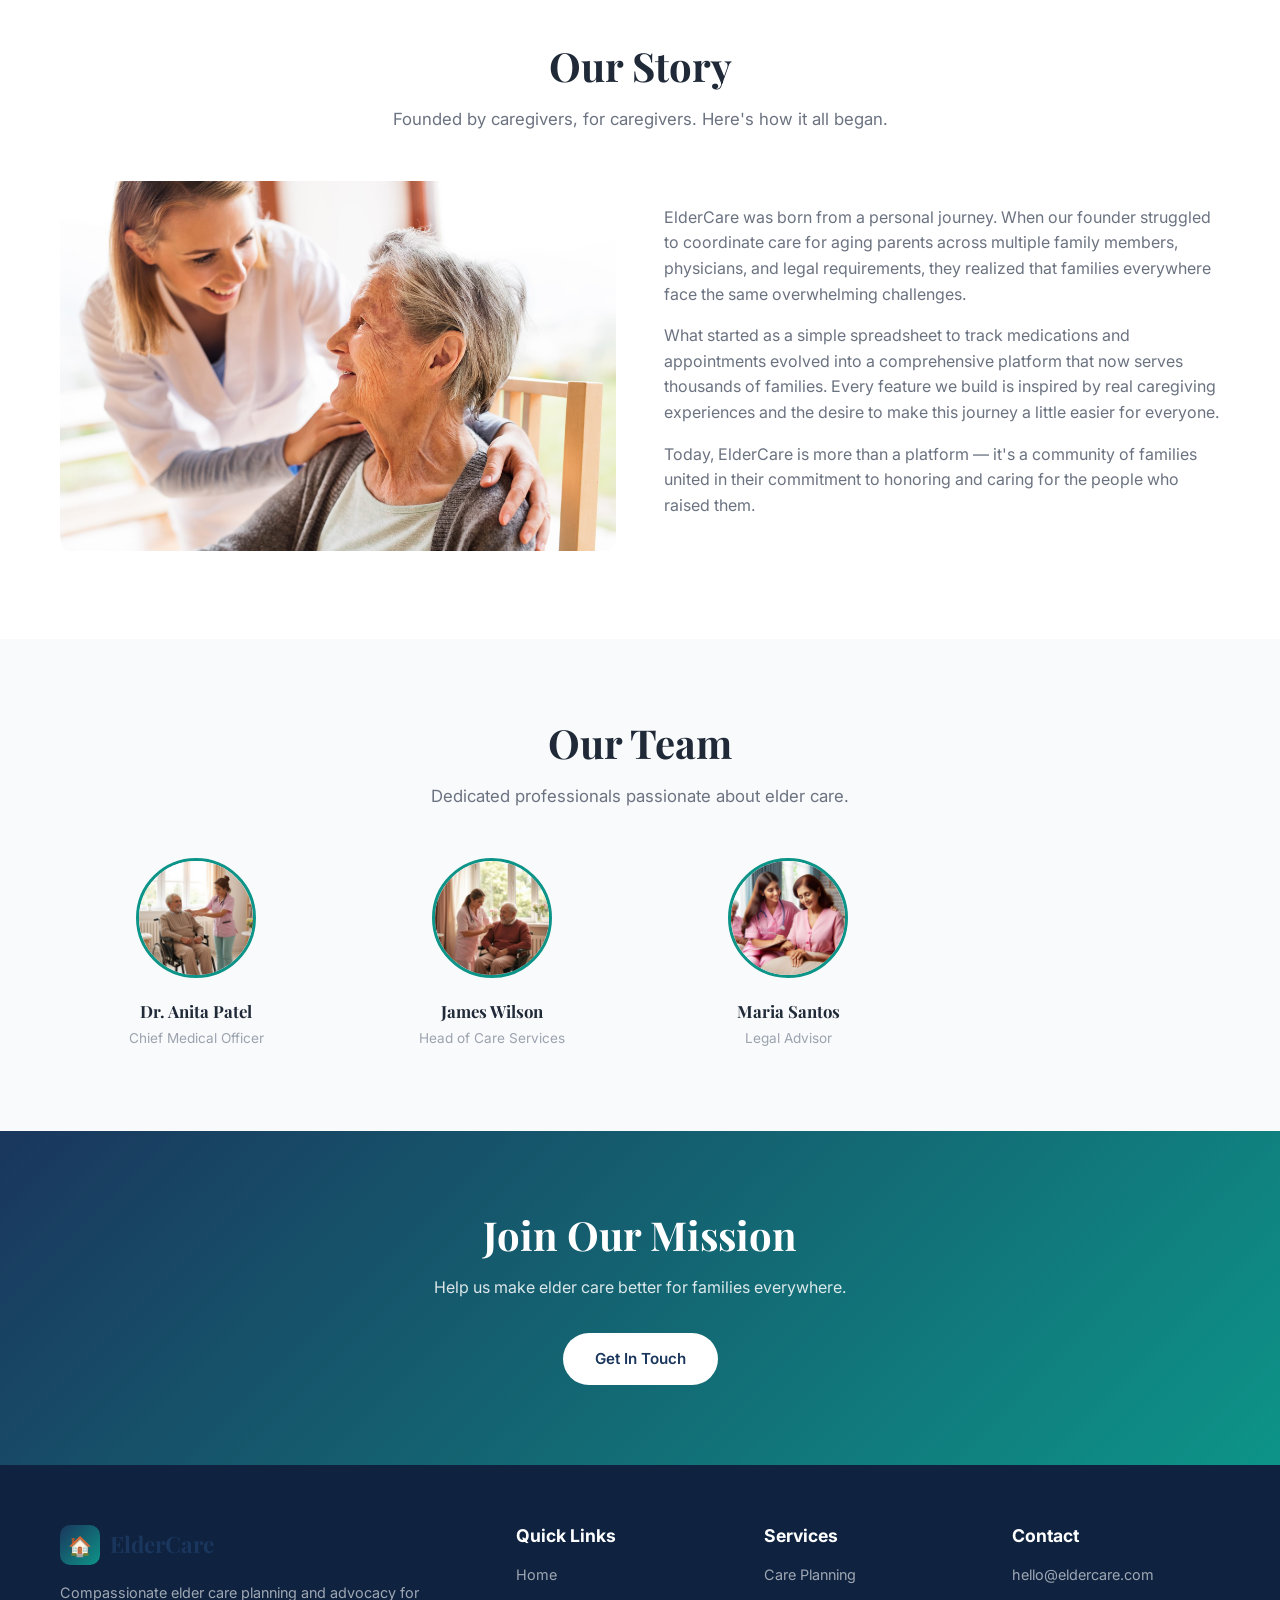
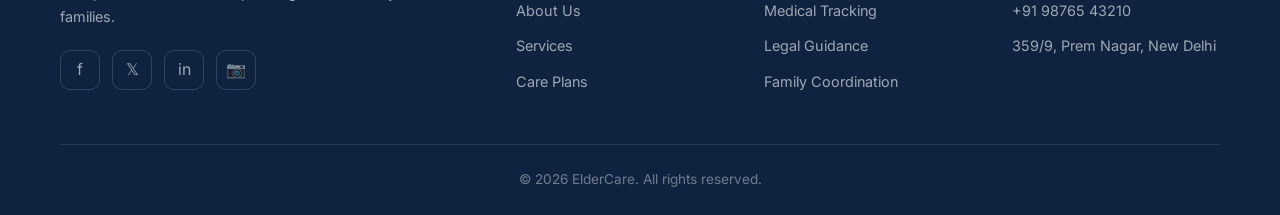
==== commit ecfaf21f: "S" ====
--- a/about.html
+++ b/about.html
@@ -14,15 +14,22 @@
     <div class="container">
       <a href="index.html" class="logo"><div class="logo-icon">🏠</div>ElderCare</a>
       <nav class="nav" id="nav">
-        <a href="index.html">Home</a><a href="home2.html">Home 2</a><a href="services.html">Services</a><a href="care-plans.html">Care Plans</a><a href="about.html" class="active">About</a><a href="contact.html">Contact</a><a href="dashboard.html">Dashboard</a>
-        <div class="mobile-cta" style="display:none;"><a href="register.html" class="btn btn-primary">Get Started</a></div>
+        <a href="index.html">Home</a><a href="home2.html">Home 2</a><a href="services.html">Services</a><a href="care-plans.html">Plans</a><a href="about.html" class="active">About</a><a href="contact.html">Contact</a>
+        <div class="mobile-cta" style="display:none;"><a href="register.html" class="btn btn-primary">Join</a></div>
         <div class="nav-actions-mobile">
           <button class="icon-btn dark-toggle" title="Toggle Dark Mode">🌙</button>
           <button class="icon-btn rtl-toggle" title="Toggle RTL">🌐</button>
         </div>
       </nav>
       <div class="header-actions">
-        <div class="header-cta"><a href="register.html" class="btn btn-primary">Get Started</a></div>
+        <div class="header-cta"><a href="register.html" class="btn btn-primary">Join</a></div>
+        <div class="dropdown dashboard-dropdown">
+          <button class="icon-btn" title="Dashboards">📊</button>
+          <div class="dropdown-menu">
+            <a href="user-dashboard.html">👤 User Dashboard</a>
+            <a href="admin-dashboard.html">🛡️ Admin Dashboard</a>
+          </div>
+        </div>
         <button class="icon-btn dark-toggle">🌙</button><button class="icon-btn rtl-toggle">🌐</button>
         <div class="hamburger" id="hamburger"><span></span><span></span><span></span></div>
       </div>
--- a/styles.css
+++ b/styles.css
@@ -86,8 +86,8 @@
 .logo { display:flex; align-items:center; gap:10px; font-family:var(--font-display); font-size:1.4rem; font-weight:700; color:var(--primary); }
 [data-theme="dark"] .logo { color:var(--secondary-light); }
 .logo-icon { width:40px; height:40px; background:linear-gradient(135deg,var(--primary),var(--secondary)); border-radius:10px; display:flex; align-items:center; justify-content:center; color:#fff; font-size:1.2rem; }
-.nav { display:flex; align-items:center; gap:8px; }
-.nav a { padding:8px 16px; border-radius:8px; font-size:.9rem; font-weight:500; color:var(--text-secondary); transition:all var(--transition); }
+.nav { display:flex; align-items:center; gap:0px; }
+.nav a { padding:8px 8px; border-radius:8px; font-size:.85rem; font-weight:500; color:var(--text-secondary); transition:all var(--transition); white-space:nowrap; }
 .nav a:hover, .nav a.active { color:var(--primary); background:rgba(26,54,93,.06); }
 [data-theme="dark"] .nav a:hover, [data-theme="dark"] .nav a.active { color:var(--secondary-light); background:rgba(13,148,136,.1); }
 .header-actions { display:flex; align-items:center; gap:12px; }
@@ -101,6 +101,48 @@
 .hamburger.active span:nth-child(1) { transform:rotate(45deg) translate(5px,5px); }
 .hamburger.active span:nth-child(2) { opacity:0; }
 .hamburger.active span:nth-child(3) { transform:rotate(-45deg) translate(5px,-5px); }
+.nav.open { display:flex; animation:slideDown .3s ease; }
+.nav a { font-size:1rem; padding:10px 24px; width:100%; text-align:center; border-radius:var(--radius); transition:background var(--transition); }
+.nav a:hover { background:var(--bg-alt); }
+
+/* ===== DASHBOARD DROPDOWN ===== */
+.dropdown { position: relative; display: inline-block; }
+.dropdown-menu { 
+  position: absolute; 
+  top: 100%; 
+  right: 0; 
+  background: var(--bg-card); 
+  border: 1px solid var(--border); 
+  border-radius: var(--radius); 
+  box-shadow: var(--shadow-xl); 
+  min-width: 180px; 
+  opacity: 0; 
+  visibility: hidden; 
+  transform: translateY(10px); 
+  transition: all var(--transition); 
+  z-index: 1000;
+  margin-top: 10px;
+}
+.dropdown:hover .dropdown-menu { 
+  opacity: 1; 
+  visibility: visible; 
+  transform: translateY(0); 
+}
+.dropdown-menu a { 
+  display: block; 
+  padding: 12px 20px; 
+  font-size: .9rem; 
+  font-weight: 500; 
+  color: var(--text-secondary); 
+  transition: all var(--transition); 
+  border-bottom: 1px solid var(--border);
+}
+.dropdown-menu a:last-child { border-bottom: none; }
+.dropdown-menu a:hover { 
+  background: var(--bg-alt); 
+  color: var(--primary); 
+}
+[data-theme="dark"] .dropdown-menu a:hover { color: var(--secondary-light); }
 
 /* ===== HERO ===== */
 .hero { min-height:100vh; display:flex; align-items:center; position:relative; overflow:hidden; padding-top:80px; }
@@ -326,7 +368,7 @@
 .team-card span { font-size:.85rem; color:var(--text-muted); }
 
 /* ===== RESPONSIVE ===== */
-@media(max-width:1024px) {
+@media(max-width:991px) {
   .grid-4 { grid-template-columns:repeat(2,1fr); }
   .steps { grid-template-columns:repeat(2,1fr); }
   .step:not(:last-child)::after { display:none; }
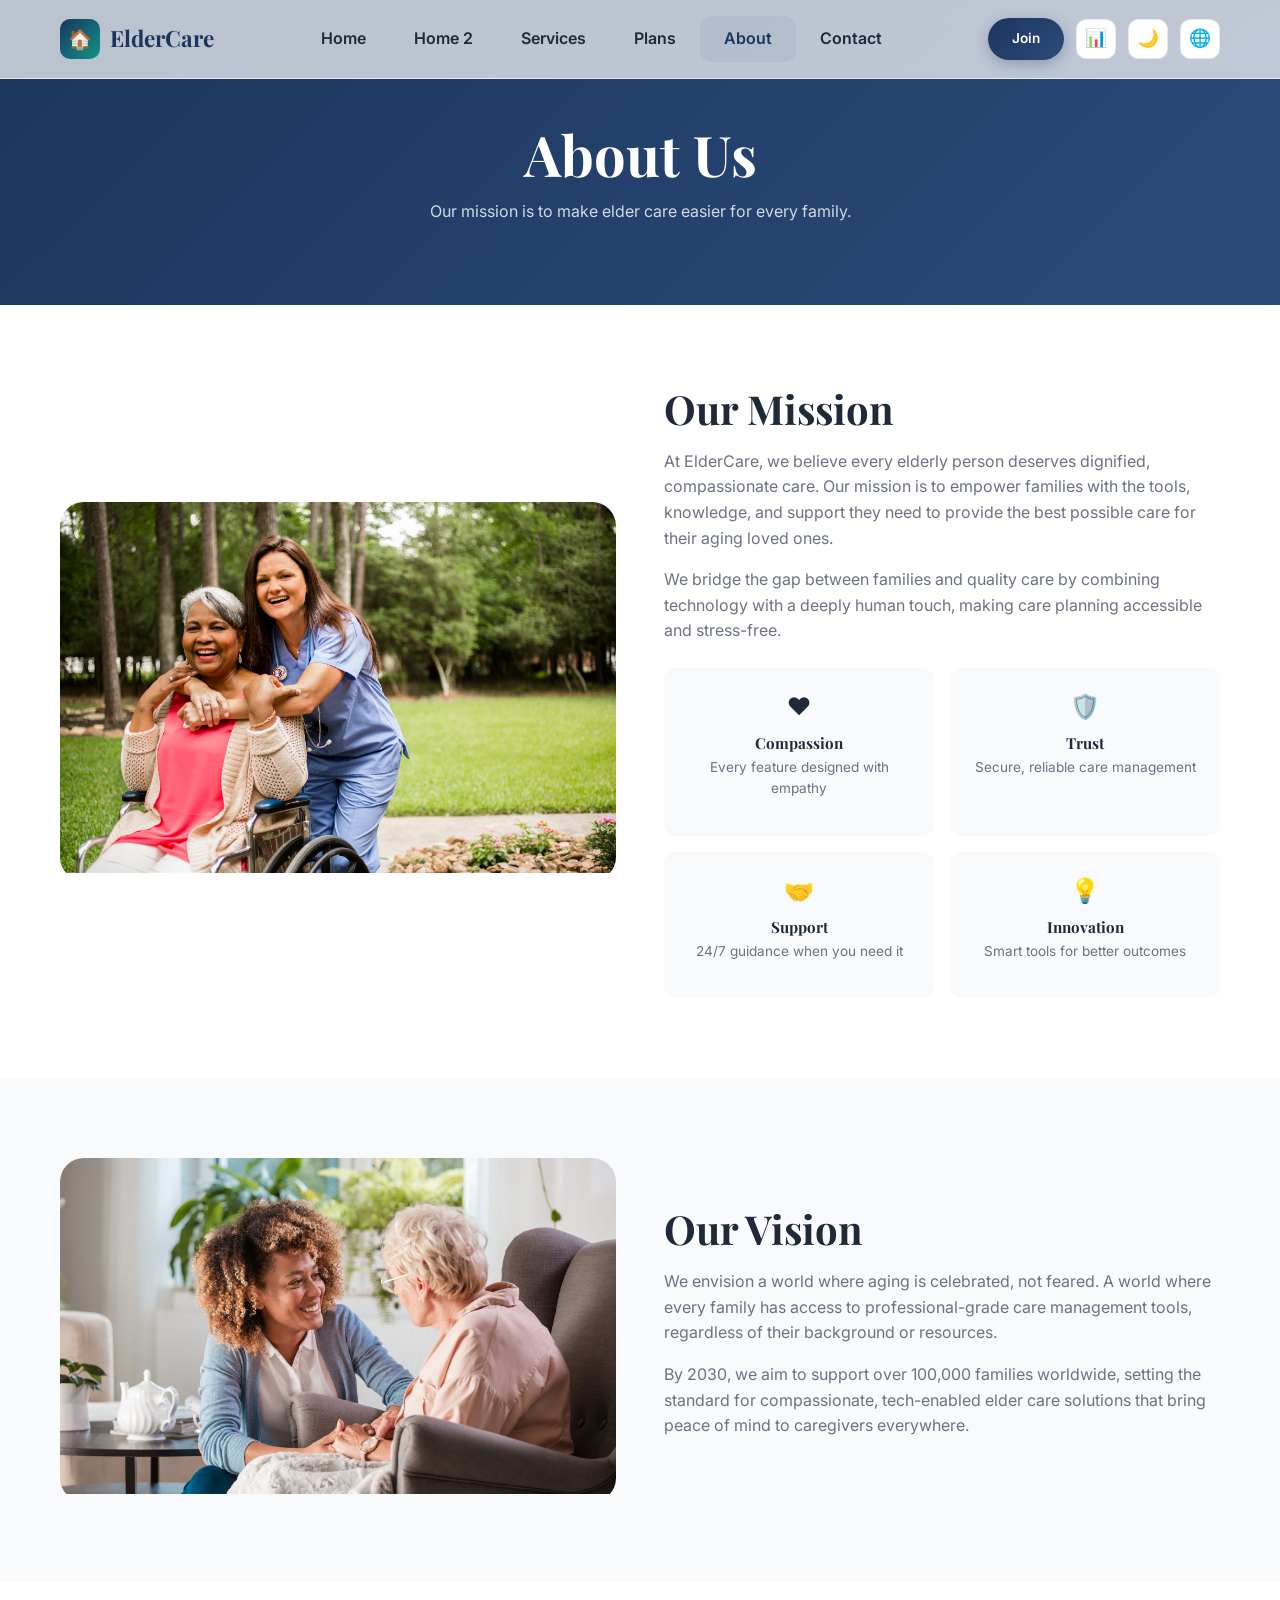
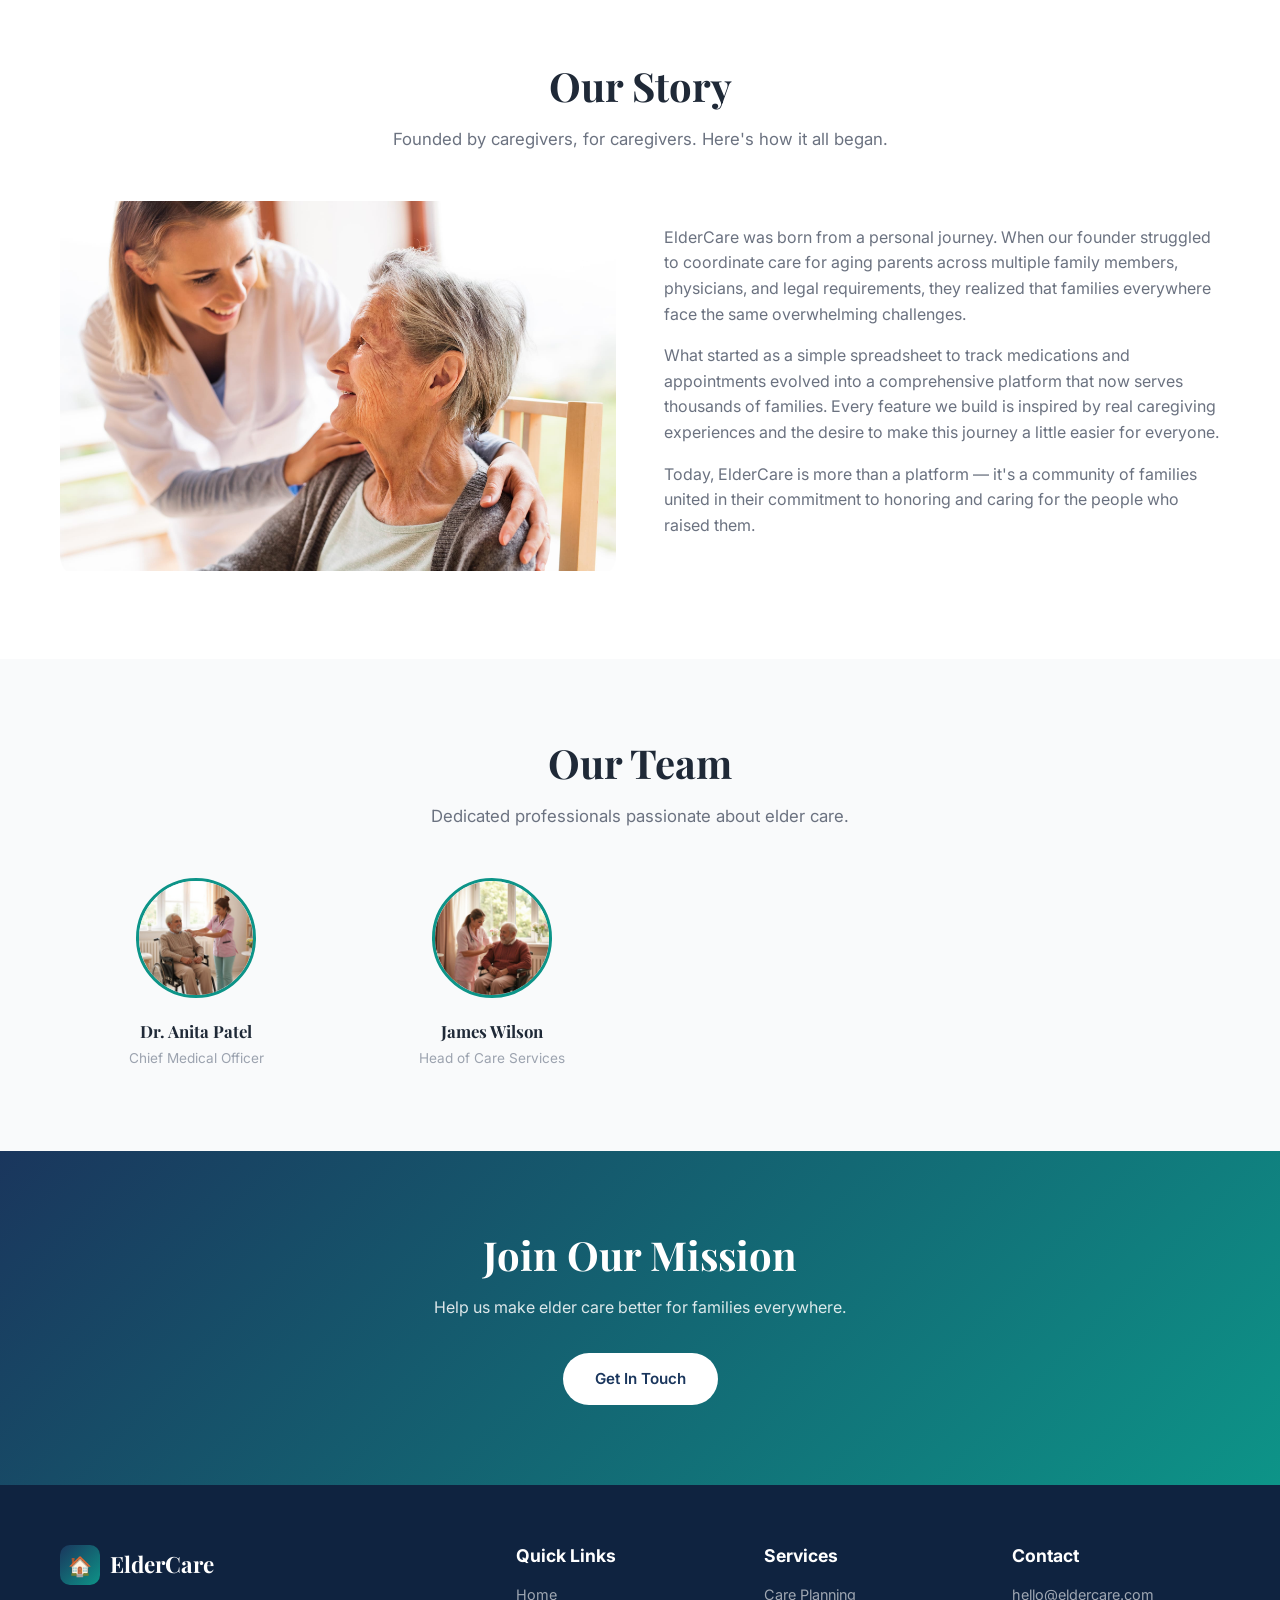
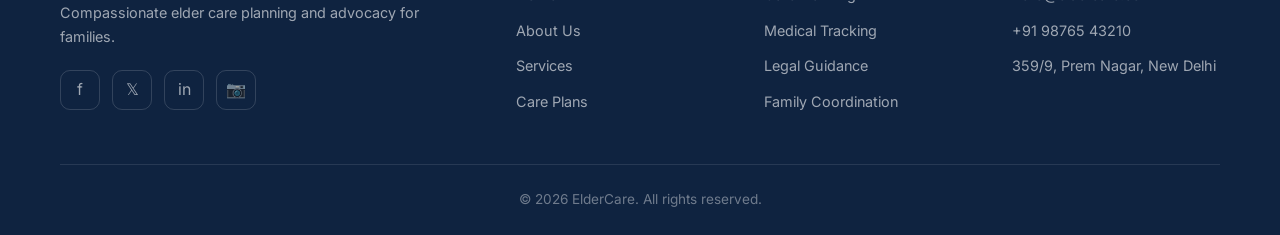
==== commit 5a75e023: "D" ====
--- a/about.html
+++ b/about.html
@@ -15,7 +15,7 @@
       <a href="index.html" class="logo"><div class="logo-icon">🏠</div>ElderCare</a>
       <nav class="nav" id="nav">
         <a href="index.html">Home</a><a href="home2.html">Home 2</a><a href="services.html">Services</a><a href="care-plans.html">Plans</a><a href="about.html" class="active">About</a><a href="contact.html">Contact</a>
-        <div class="mobile-cta" style="display:none;"><a href="register.html" class="btn btn-primary">Join</a></div>
+        <div class="mobile-cta"><a href="register.html" class="btn btn-primary">Join</a></div>
         <div class="nav-actions-mobile">
           <button class="icon-btn dark-toggle" title="Toggle Dark Mode">🌙</button>
           <button class="icon-btn rtl-toggle" title="Toggle RTL">🌐</button>
@@ -146,6 +146,7 @@
       <div class="footer-bottom">&copy; 2026 ElderCare. All rights reserved.</div>
     </div>
   </footer>
+  <button class="back-to-top" title="Back to Top">ᐱ</button>
   <script src="app.js"></script>
 </body>
 </html>
--- a/styles.css
+++ b/styles.css
@@ -78,6 +78,10 @@
 .btn-teal:hover { transform:translateY(-2px); box-shadow:0 6px 20px rgba(13,148,136,.4); }
 .btn-group { display:flex; gap:16px; flex-wrap:wrap; justify-content:center; }
 .btn-full { width:100%; }
+.btn-white { background:#fff; color:var(--primary); }
+.btn-white:hover { background:var(--primary); color:#fff; }
+.btn-outline-white { border:2px solid #fff; color:#fff; background:transparent; }
+.btn-outline-white:hover { background:#fff; color:var(--primary); }
 
 /* ===== HEADER ===== */
 .header { position:fixed; top:0; left:0; right:0; z-index:1000; padding:16px 0; transition:all var(--transition); backdrop-filter:blur(20px); background:var(--glass); border-bottom:1px solid var(--border); }
@@ -87,13 +91,14 @@
 [data-theme="dark"] .logo { color:var(--secondary-light); }
 .logo-icon { width:40px; height:40px; background:linear-gradient(135deg,var(--primary),var(--secondary)); border-radius:10px; display:flex; align-items:center; justify-content:center; color:#fff; font-size:1.2rem; }
 .nav { display:flex; align-items:center; gap:0px; }
-.nav a { padding:8px 8px; border-radius:8px; font-size:.85rem; font-weight:500; color:var(--text-secondary); transition:all var(--transition); white-space:nowrap; }
+.nav a { padding:8px 12px; border-radius:8px; font-size:.85rem; font-weight:600; color:var(--text); transition:all var(--transition); white-space:nowrap; }
 .nav a:hover, .nav a.active { color:var(--primary); background:rgba(26,54,93,.06); }
 [data-theme="dark"] .nav a:hover, [data-theme="dark"] .nav a.active { color:var(--secondary-light); background:rgba(13,148,136,.1); }
+.mobile-cta { display:none; }
 .header-actions { display:flex; align-items:center; gap:12px; }
 .header-cta { display:flex; gap:10px; }
 .header-cta .btn { padding:10px 24px; font-size:.85rem; }
-.icon-btn { width:40px; height:40px; border-radius:10px; border:1px solid var(--border); background:var(--bg-card); display:flex; align-items:center; justify-content:center; cursor:pointer; transition:all var(--transition); color:var(--text-secondary); font-size:1.1rem; }
+.icon-btn { width:40px; height:40px; border-radius:10px; border:1px solid var(--border); background:var(--bg-card); display:flex; align-items:center; justify-content:center; cursor:pointer; transition:all var(--transition); color:var(--text); font-size:1.1rem; }
 .icon-btn:hover { border-color:var(--secondary); color:var(--secondary); transform:scale(1.05); }
 .nav-actions-mobile { display:none; }
 .hamburger { display:none; flex-direction:column; gap:5px; cursor:pointer; padding:8px; }
@@ -167,6 +172,7 @@
 [data-theme="dark"] .card-icon { background:linear-gradient(135deg,rgba(26,54,93,.3),rgba(13,148,136,.3)); }
 .card h3 { margin-bottom:12px; text-align:center; }
 .card p { text-align:center; font-size:.95rem; }
+.card img { width:100%; aspect-ratio:16/9; object-fit:cover; border-radius:var(--radius); margin-bottom:16px; }
 .grid-2 { display:grid; grid-template-columns:repeat(2,1fr); gap:24px; }
 .grid-3 { display:grid; grid-template-columns:repeat(3,1fr); gap:24px; }
 .grid-4 { display:grid; grid-template-columns:repeat(4,1fr); gap:24px; }
@@ -261,7 +267,7 @@
 .sidebar-nav .logout:hover { background:rgba(239,68,68,.08); color:#DC2626; }
 .dash-main { flex:1; margin-left:260px; background:var(--bg-alt); }
 .topbar { background:var(--bg-card); border-bottom:1px solid var(--border); padding:16px 32px; display:flex; justify-content:space-between; align-items:center; position:sticky; top:0; z-index:50; }
-.topbar h2 { font-size:1.2rem; font-family:var(--font); font-weight:600; }
+.topbar-title { font-family:var(--font); font-size:1.2rem; font-weight:600; }
 .topbar-actions { display:flex; align-items:center; gap:16px; }
 .dash-content { padding:32px; }
 .dash-cards { display:grid; grid-template-columns:repeat(3,1fr); gap:24px; margin-bottom:32px; }
@@ -284,6 +290,7 @@
 
 /* ===== FOOTER ===== */
 .footer { background:var(--primary-dark); padding:60px 0 24px; color:rgba(255,255,255,.8); }
+.footer .logo { color:#fff; }
 .footer-grid { display:grid; grid-template-columns:2fr 1fr 1fr 1fr; gap:40px; margin-bottom:40px; }
 .footer h3 { color:#fff; font-size:1.1rem; margin-bottom:16px; font-family:var(--font); }
 .footer p { font-size:.9rem; line-height:1.7; color:rgba(255,255,255,.6); }
@@ -309,7 +316,7 @@
 /* ===== RESOURCE CARDS ===== */
 .resource-card { background:var(--bg-card); border:1px solid var(--border); border-radius:var(--radius-lg); overflow:hidden; transition:all var(--transition); }
 .resource-card:hover { transform:translateY(-4px); box-shadow:var(--shadow-lg); }
-.resource-card img { width:100%; height:180px; object-fit:cover; }
+.resource-card img { width:100%; aspect-ratio:16/9; object-fit:cover; }
 .resource-card .resource-body { padding:20px; }
 .resource-card .tag { display:inline-block; padding:4px 12px; border-radius:50px; background:rgba(13,148,136,.1); color:var(--secondary); font-size:.75rem; font-weight:600; margin-bottom:10px; }
 .resource-card h3 { font-size:1.05rem; margin-bottom:8px; }
@@ -345,7 +352,7 @@
 .toast.error { background:#EF4444; }
 
 /* ===== PAGE HEADER ===== */
-.page-header { background:linear-gradient(135deg,var(--primary),var(--primary-light)); padding:120px 0 60px; text-align:center; }
+.page-header { background:linear-gradient(135deg,var(--primary),var(--primary-light)); padding:120px 0 80px; text-align:center; }
 .page-header h1 { color:#fff; margin-bottom:12px; }
 .page-header p { color:rgba(255,255,255,.8); max-width:500px; margin:0 auto; }
 
@@ -392,12 +399,16 @@
   .nav-actions-mobile .icon-btn { width:48px; height:48px; font-size:1.3rem; }
   
   .section { padding:60px 0; }
-  .grid-2, .grid-3, .grid-4 { grid-template-columns:1fr; }
-  .steps { grid-template-columns:1fr; }
+  .grid-3, .grid-4 { grid-template-columns:repeat(2,1fr); gap:20px; }
+  .grid-2 { grid-template-columns:1fr; }
+  .steps { grid-template-columns:repeat(2,1fr); }
   .stats-grid { grid-template-columns:1fr; gap:24px; }
   .pricing-card.featured { transform:none; }
   .pricing-card.featured:hover { transform:translateY(-4px); }
-  .footer-grid { grid-template-columns:1fr; }
+  .footer-grid { grid-template-columns:1fr; text-align:center; }
+  .footer-grid .logo { justify-content:center; }
+  .footer-social { justify-content:center; }
+  .footer-links li { display:inline-block; margin:0 10px 10px; }
   .mock-cards { grid-template-columns:1fr; }
   .sidebar { transform:translateX(-100%); }
   .sidebar.open { transform:translateX(0); }
@@ -408,7 +419,8 @@
 }
 
 @media(max-width:768px) {
-  /* Smaller mobile specific tweaks if needed */
+  .grid-3 { grid-template-columns:1fr; }
+  .grid-4 { grid-template-columns:repeat(2,1fr); gap:16px; }
 }
 
 /* ===== RTL ===== */
@@ -424,3 +436,57 @@
   [dir="rtl"] .dash-main { margin-right:0; }
   [dir="rtl"] .nav { flex-direction:column; }
 }
+/* ===== BACK TO TOP ===== */
+.back-to-top {
+  position: fixed;
+  bottom: 30px;
+  right: 30px;
+  width: 50px;
+  height: 50px;
+  border-radius: 50%;
+  background: var(--primary);
+  color: #fff;
+  display: flex;
+  align-items: center;
+  justify-content: center;
+  font-size: 1.5rem;
+  cursor: pointer;
+  z-index: 999;
+  border: none;
+  box-shadow: var(--shadow-lg);
+  opacity: 0;
+  visibility: hidden;
+  transform: translateY(20px);
+  transition: all var(--transition);
+}
+.back-to-top.visible {
+  opacity: 1;
+  visibility: visible;
+  transform: translateY(0);
+}
+.back-to-top:hover {
+  background: var(--secondary);
+  transform: translateY(-5px);
+  box-shadow: var(--shadow-xl);
+}
+[data-theme="dark"] .back-to-top {
+  background: var(--secondary);
+}
+[data-theme="dark"] .back-to-top:hover {
+  background: var(--secondary-light);
+}
+[dir="rtl"] .back-to-top {
+  right: auto;
+  left: 30px;
+}
+@media (max-width: 768px) {
+  .back-to-top {
+    bottom: 20px;
+    right: 20px;
+    width: 44px;
+    height: 44px;
+  }
+  [dir="rtl"] .back-to-top {
+    left: 20px;
+  }
+}
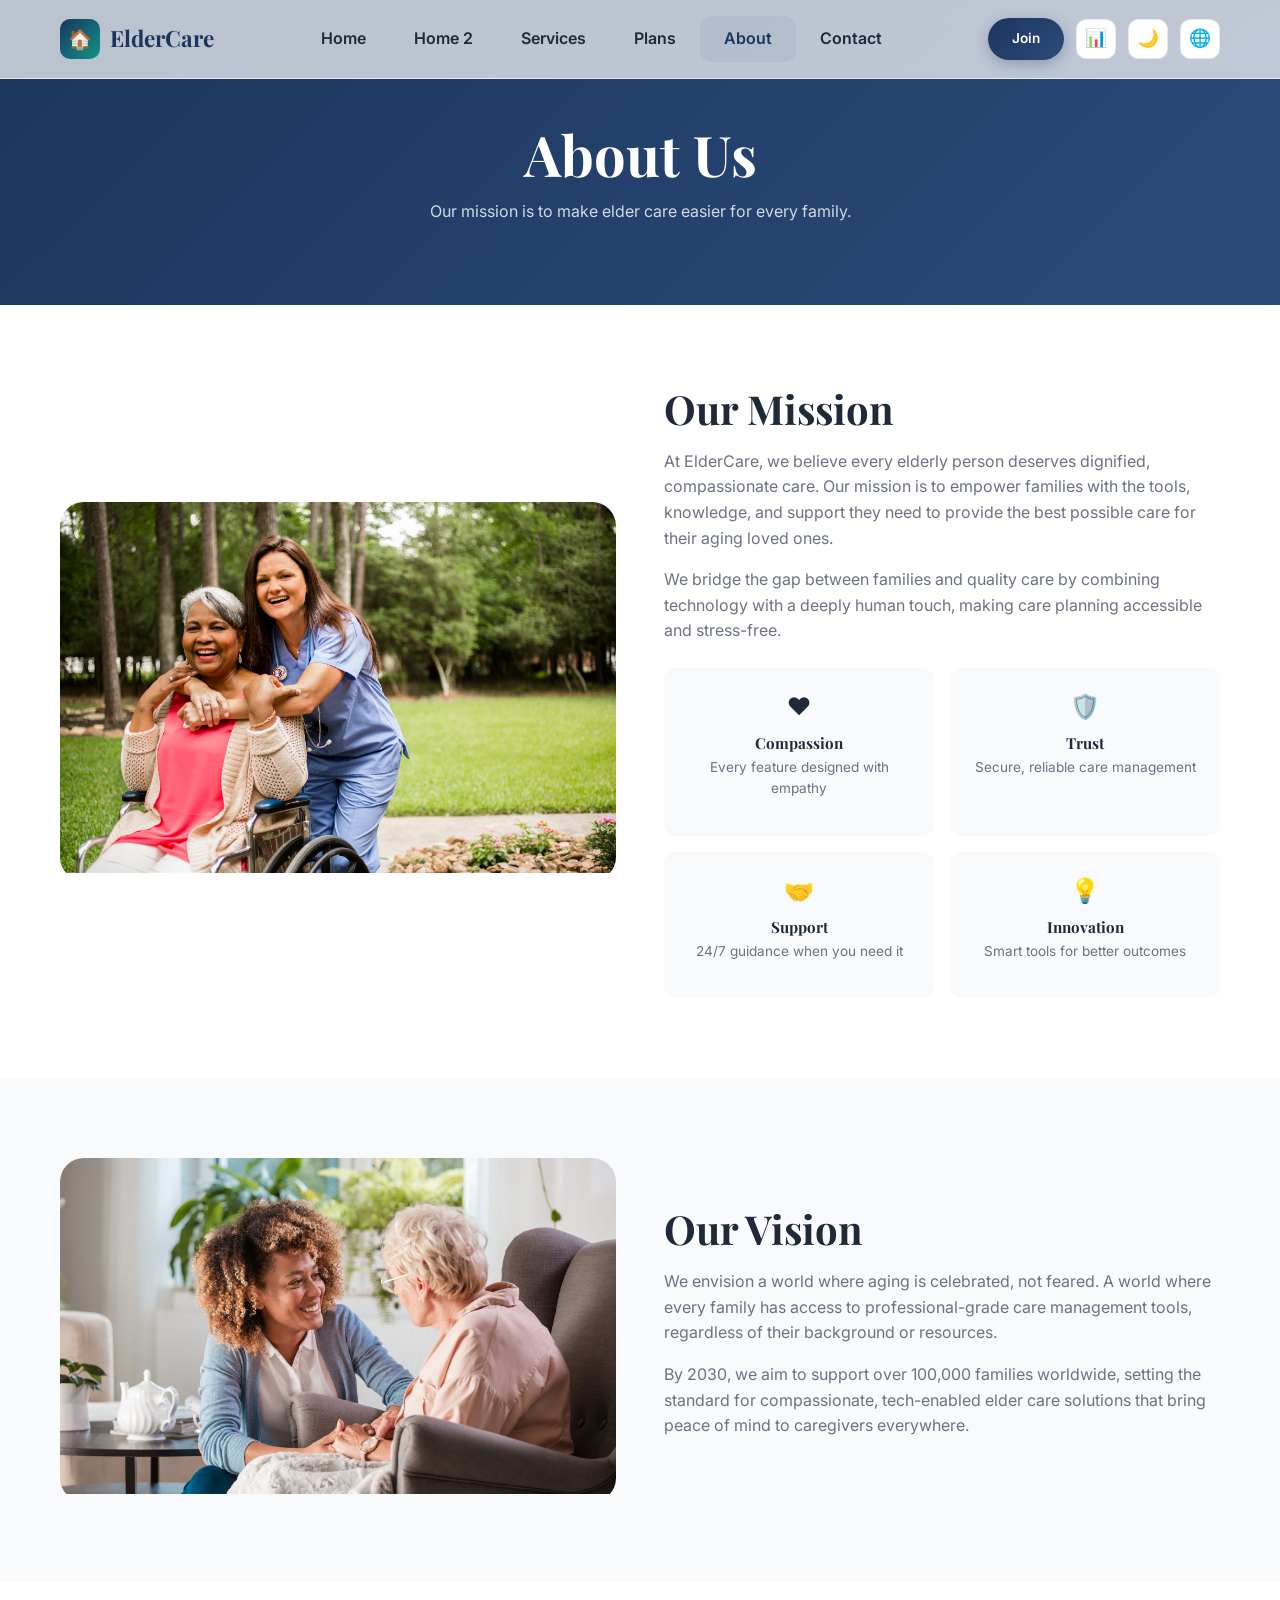
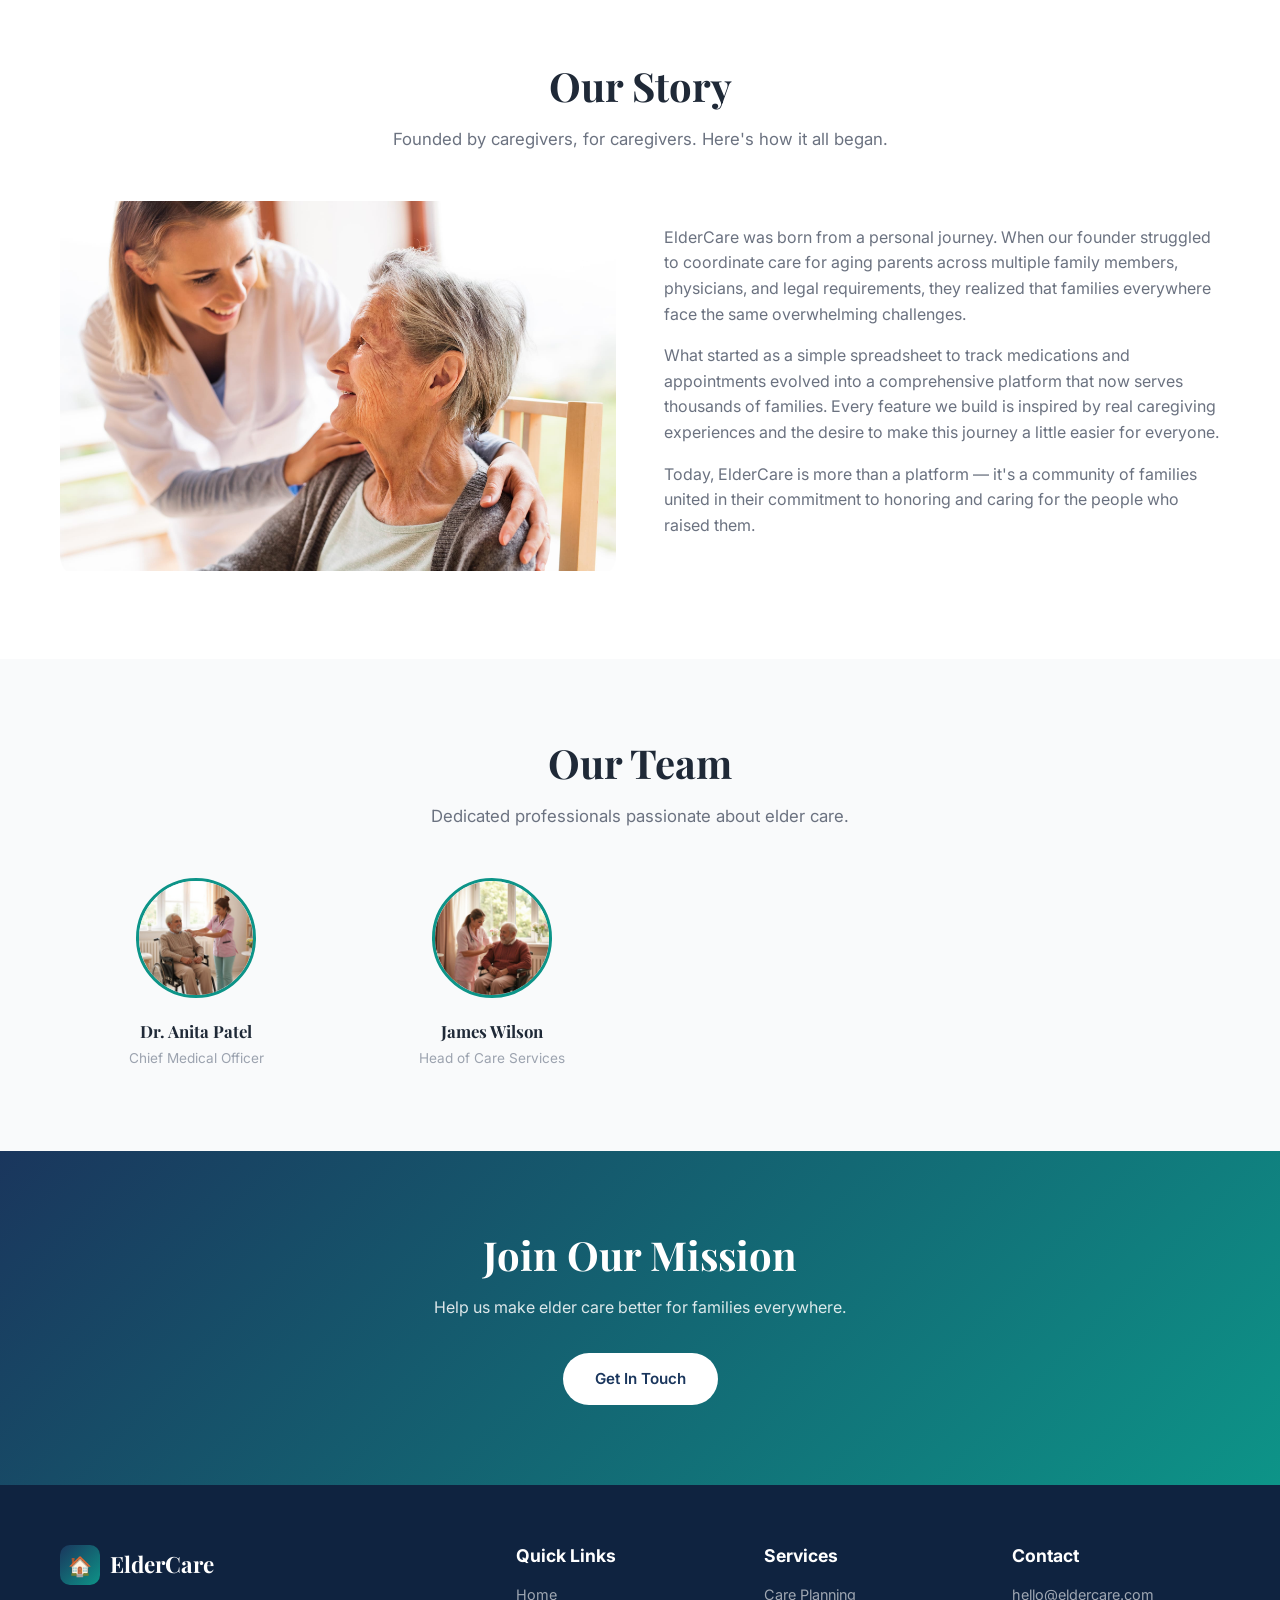
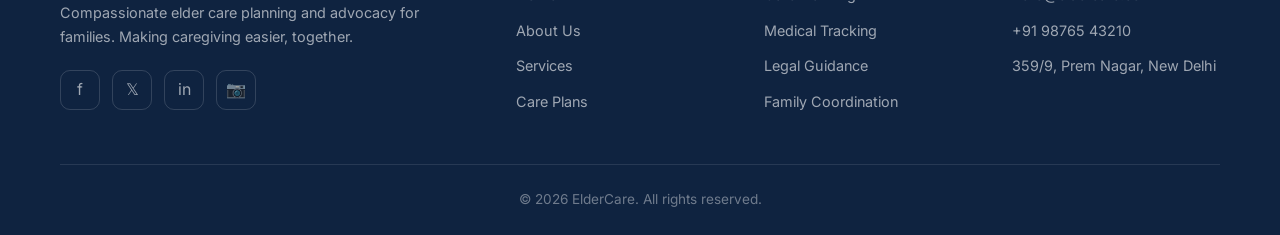
==== commit a4f531c5: "ws" ====
--- a/about.html
+++ b/about.html
@@ -138,12 +138,49 @@
   <footer class="footer">
     <div class="container">
       <div class="footer-grid">
-        <div><div class="logo" style="margin-bottom:16px;"><div class="logo-icon">🏠</div>ElderCare</div><p>Compassionate elder care planning and advocacy for families.</p><div class="footer-social" style="margin-top:20px;"><a href="#">f</a><a href="#">𝕏</a><a href="#">in</a><a href="#">📷</a></div></div>
-        <div><h3>Quick Links</h3><ul class="footer-links"><li><a href="index.html">Home</a></li><li><a href="about.html">About Us</a></li><li><a href="services.html">Services</a></li><li><a href="care-plans.html">Care Plans</a></li></ul></div>
-        <div><h3>Services</h3><ul class="footer-links"><li><a href="#">Care Planning</a></li><li><a href="#">Medical Tracking</a></li><li><a href="#">Legal Guidance</a></li><li><a href="#">Family Coordination</a></li></ul></div>
-        <div><h3>Contact</h3><ul class="footer-links"><li><a href="mailto:hello@eldercare.com">hello@eldercare.com</a></li><li><a href="tel:+919876543210">+91 98765 43210</a></li><li><a href="#">359/9, Prem Nagar, New Delhi</a></li></ul></div>
+        <div>
+          <div class="logo" style="margin-bottom:16px;">
+            <div class="logo-icon">🏠</div>
+            ElderCare
+          </div>
+          <p>Compassionate elder care planning and advocacy for families. Making caregiving easier, together.</p>
+          <div class="footer-social" style="margin-top:20px;">
+            <a href="#" title="Facebook">f</a>
+            <a href="#" title="Twitter">𝕏</a>
+            <a href="#" title="LinkedIn">in</a>
+            <a href="#" title="Instagram">📷</a>
+          </div>
+        </div>
+        <div>
+          <h3>Quick Links</h3>
+          <ul class="footer-links">
+            <li><a href="index.html">Home</a></li>
+            <li><a href="about.html">About Us</a></li>
+            <li><a href="services.html">Services</a></li>
+            <li><a href="care-plans.html">Care Plans</a></li>
+          </ul>
+        </div>
+        <div>
+          <h3>Services</h3>
+          <ul class="footer-links">
+            <li><a href="#">Care Planning</a></li>
+            <li><a href="#">Medical Tracking</a></li>
+            <li><a href="#">Legal Guidance</a></li>
+            <li><a href="#">Family Coordination</a></li>
+          </ul>
+        </div>
+        <div>
+          <h3>Contact</h3>
+          <ul class="footer-links">
+            <li><a href="mailto:hello@eldercare.com">hello@eldercare.com</a></li>
+            <li><a href="tel:+919876543210">+91 98765 43210</a></li>
+            <li><a href="#">359/9, Prem Nagar, New Delhi</a></li>
+          </ul>
+        </div>
       </div>
-      <div class="footer-bottom">&copy; 2026 ElderCare. All rights reserved.</div>
+      <div class="footer-bottom">
+        &copy; 2026 ElderCare. All rights reserved.
+      </div>
     </div>
   </footer>
   <button class="back-to-top" title="Back to Top">ᐱ</button>
--- a/styles.css
+++ b/styles.css
@@ -405,10 +405,10 @@
   .stats-grid { grid-template-columns:1fr; gap:24px; }
   .pricing-card.featured { transform:none; }
   .pricing-card.featured:hover { transform:translateY(-4px); }
-  .footer-grid { grid-template-columns:1fr; text-align:center; }
-  .footer-grid .logo { justify-content:center; }
-  .footer-social { justify-content:center; }
-  .footer-links li { display:inline-block; margin:0 10px 10px; }
+  .footer-grid { grid-template-columns: 1fr 1fr; gap: 32px; text-align: center; }
+  .footer-grid .logo { justify-content: center; }
+  .footer-social { justify-content: center; }
+  .footer-links li { display: block; margin: 0 0 8px; }
   .mock-cards { grid-template-columns:1fr; }
   .sidebar { transform:translateX(-100%); }
   .sidebar.open { transform:translateX(0); }
@@ -416,11 +416,14 @@
   .topbar { padding:16px; }
   .dash-content { padding:16px; }
   .dash-cards { grid-template-columns:1fr; }
+  .form-row { flex-wrap: nowrap; gap: 8px; font-size: 0.8rem; }
+  .form-row > *, .auth-footer { white-space: nowrap; }
+  .checkbox-wrap { gap: 4px; }
 }
 
 @media(max-width:768px) {
-  .grid-3 { grid-template-columns:1fr; }
-  .grid-4 { grid-template-columns:repeat(2,1fr); gap:16px; }
+  .grid-3, .grid-4, .steps, .footer-grid { grid-template-columns: 1fr; }
+  .grid-4 { gap: 16px; }
 }
 
 /* ===== RTL ===== */
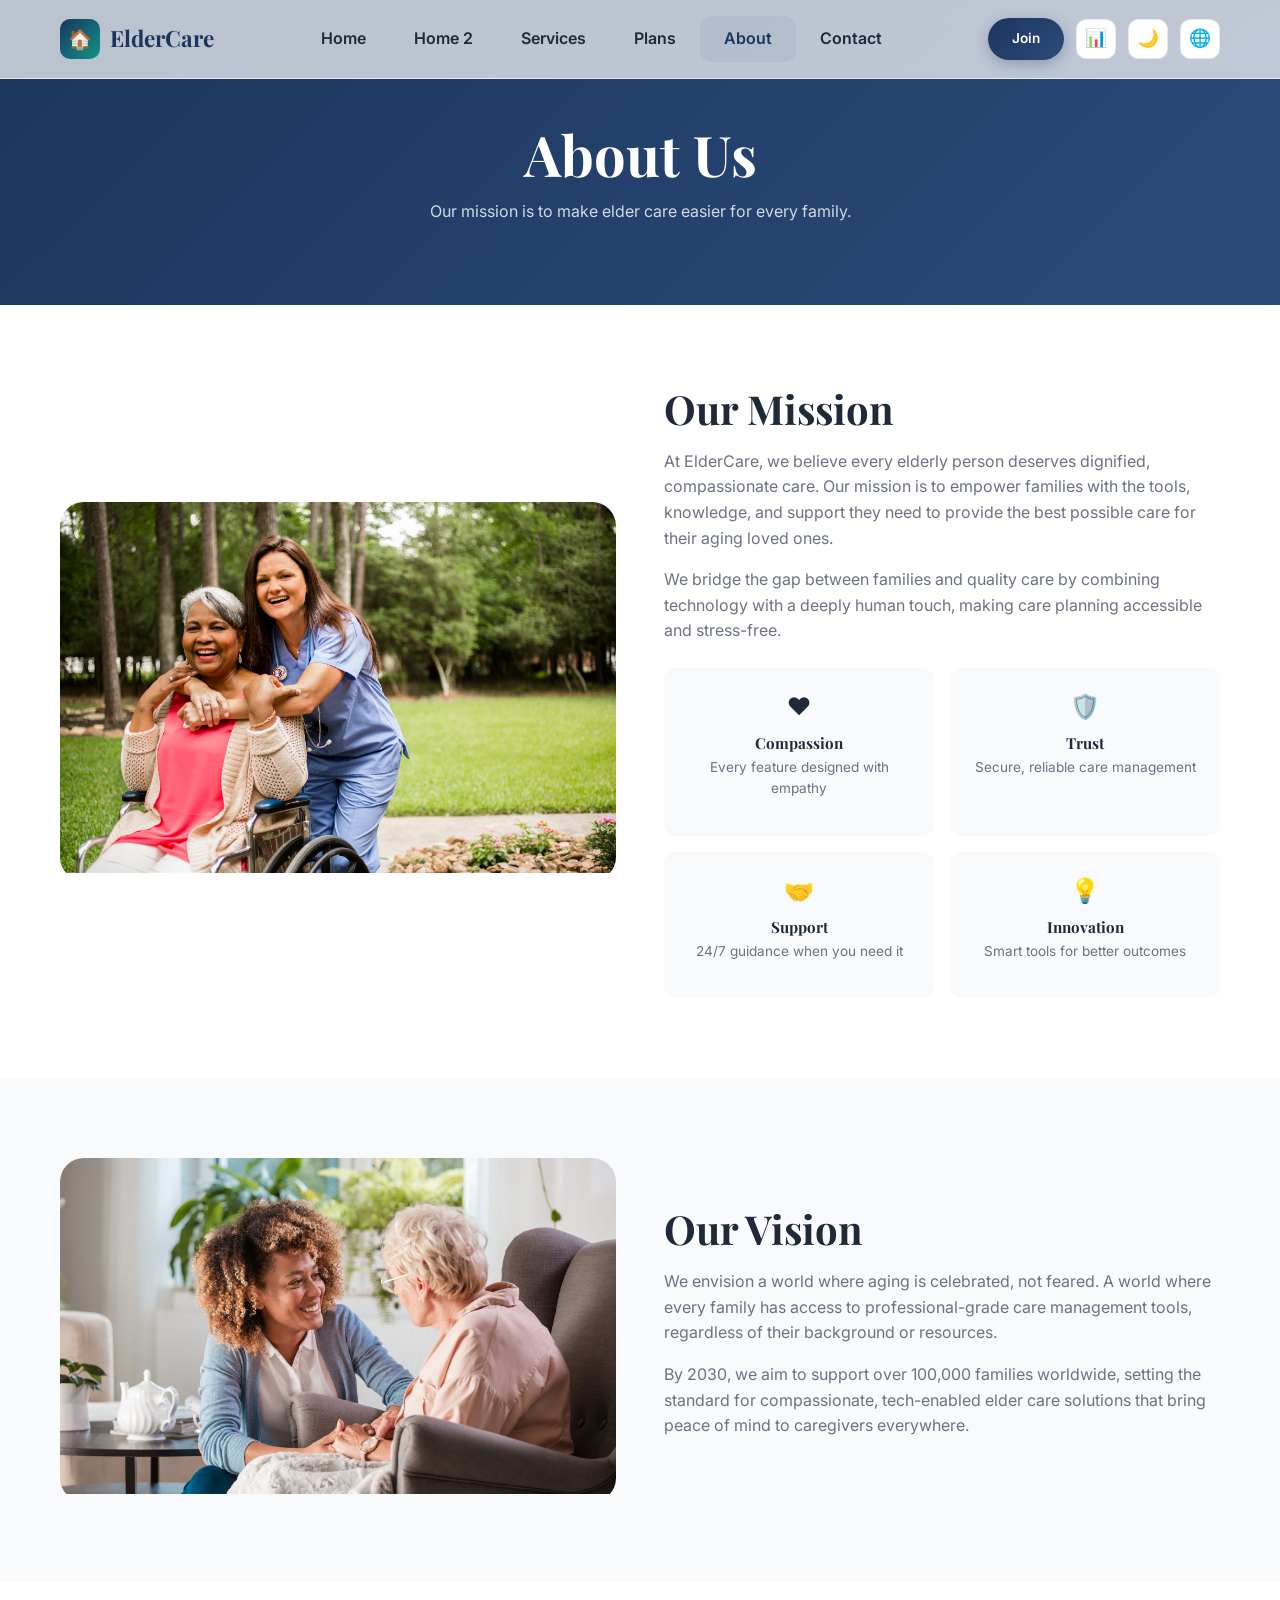
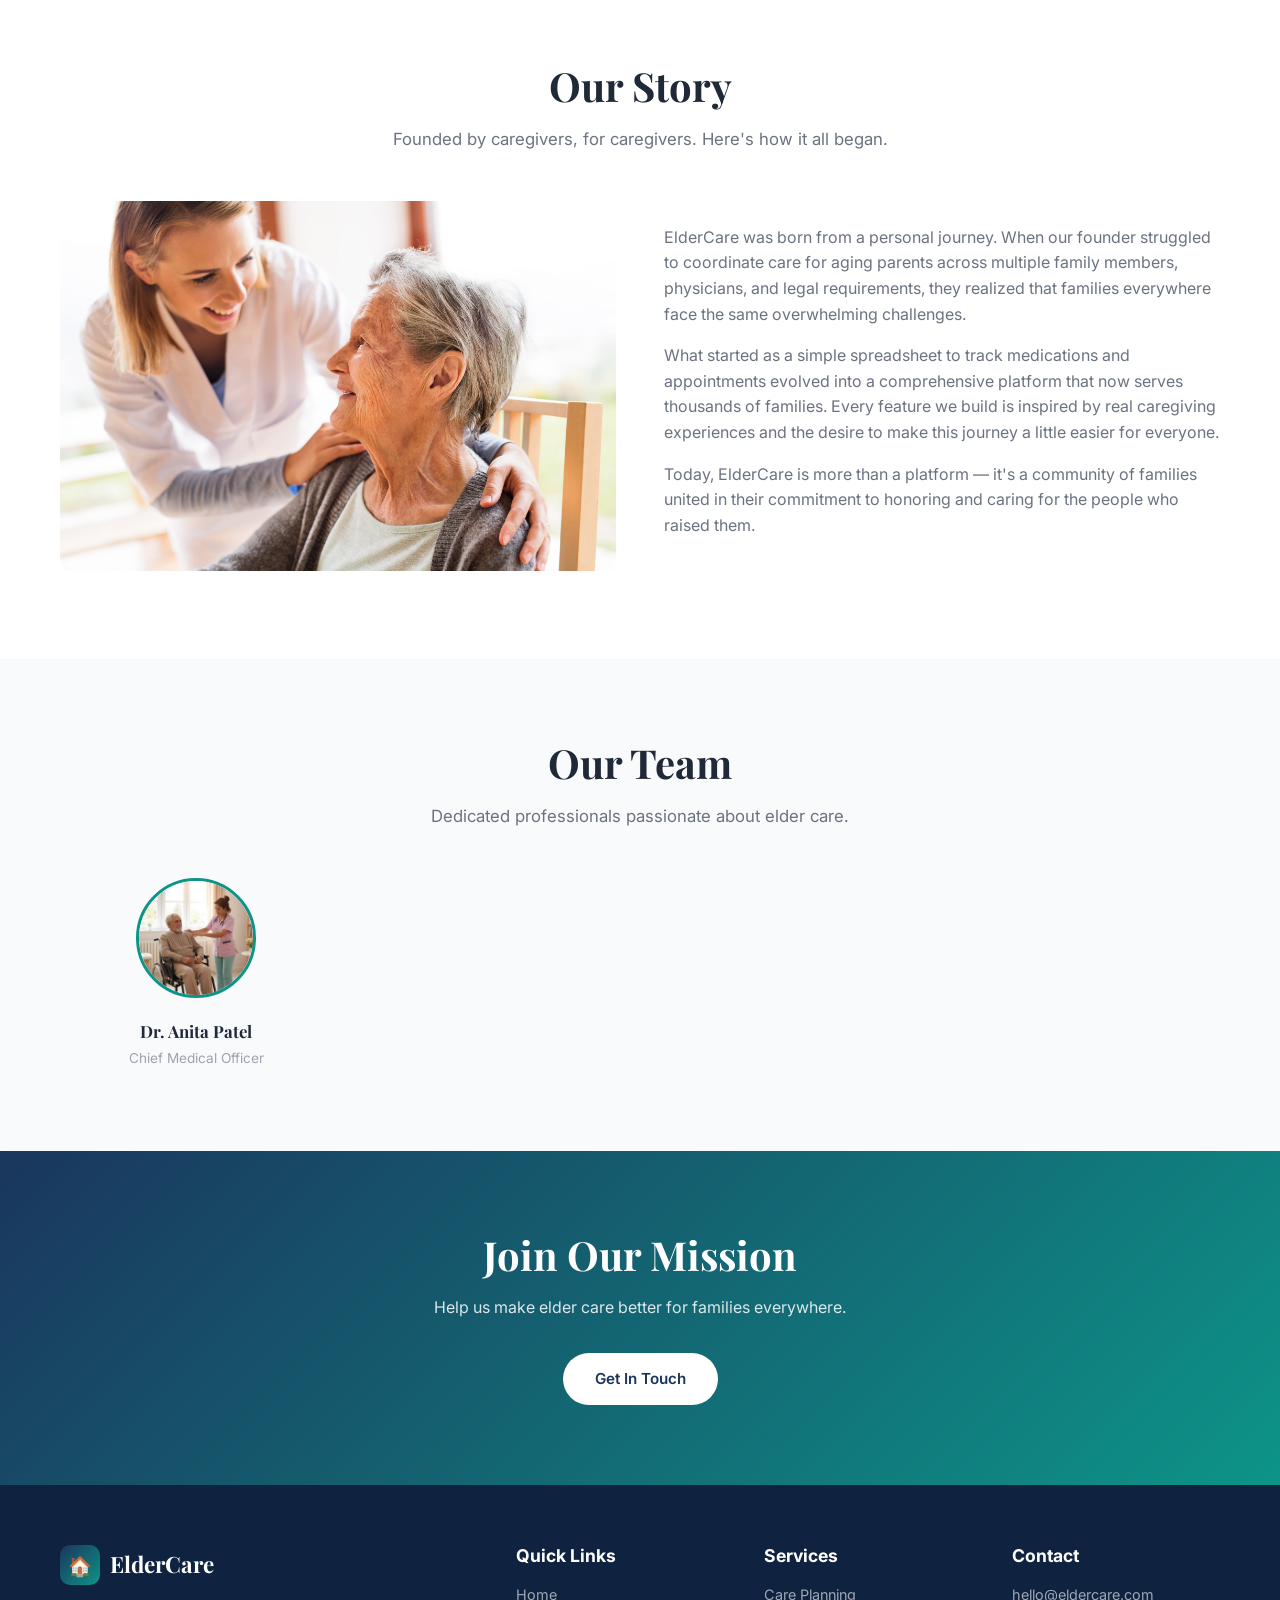
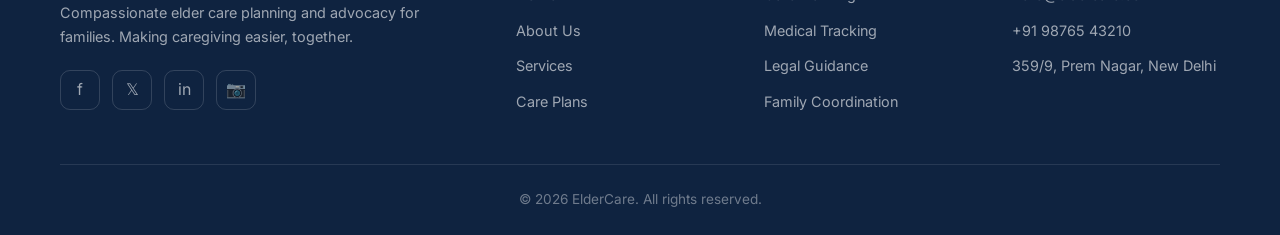
==== commit d5167d36: "cx" ====
--- a/about.html
+++ b/about.html
@@ -102,7 +102,7 @@
     <div class="container">
       <h2 class="section-title animate">Our Team</h2>
       <p class="section-subtitle animate">Dedicated professionals passionate about elder care.</p>
-      <div class="grid-4">
+      <div class="grid-4 team-grid">
         <div class="team-card animate">
           <img src="IMG/WhatsApp Image 2026-03-31 at 3.11.31 PM (1).jpeg" alt="Team member">
           <h3>Dr. Anita Patel</h3>
--- a/styles.css
+++ b/styles.css
@@ -248,9 +248,11 @@
 /* ===== AUTH PAGES ===== */
 .auth-page { min-height:100vh; display:flex; align-items:center; justify-content:center; background:var(--bg-alt); padding:20px; }
 .auth-card { background:var(--bg-card); border:1px solid var(--border); border-radius:var(--radius-xl); padding:48px 40px; width:100%; max-width:440px; box-shadow:var(--shadow-xl); }
-.auth-logo { text-align:center; margin-bottom:32px; }
-.auth-logo .logo-icon { width:56px; height:56px; margin:0 auto 12px; font-size:1.5rem; }
-.auth-logo h2 { font-size:1.3rem; }
+.auth-logo { text-align:center; margin-bottom:32px; display: flex; flex-direction: column; align-items: center; }
+.auth-logo .logo { display: inline-flex !important; align-items: center; gap: 10px; margin-bottom:12px; text-decoration: none; color: var(--text); }
+[data-theme="dark"] .auth-logo .logo { color: var(--text); }
+.auth-logo .logo-icon { width: 56px; height: 56px; font-size: 1.8rem; display: flex; align-items: center; justify-content: center; margin: 0; }
+.auth-logo h2 { font-size:1.3rem; margin-top: 0; }
 .auth-footer { text-align:center; margin-top:24px; font-size:.9rem; color:var(--text-secondary); }
 .auth-footer a { color:var(--secondary); font-weight:600; }
 
@@ -376,10 +378,10 @@
 
 /* ===== RESPONSIVE ===== */
 @media(max-width:991px) {
-  .grid-4 { grid-template-columns:repeat(2,1fr); }
+  .grid-4, .team-grid { grid-template-columns:repeat(2,1fr); }
   .steps { grid-template-columns:repeat(2,1fr); }
   .step:not(:last-child)::after { display:none; }
-  .footer-grid { grid-template-columns:1fr 1fr; }
+  .footer-grid { grid-template-columns: 1fr 1fr; gap: 32px; text-align: center; }
   .hero-split { grid-template-columns:1fr; gap:30px; }
   .hero-split .hero-text { text-align:center; }
   .contact-grid { grid-template-columns:1fr; }
@@ -405,7 +407,6 @@
   .stats-grid { grid-template-columns:1fr; gap:24px; }
   .pricing-card.featured { transform:none; }
   .pricing-card.featured:hover { transform:translateY(-4px); }
-  .footer-grid { grid-template-columns: 1fr 1fr; gap: 32px; text-align: center; }
   .footer-grid .logo { justify-content: center; }
   .footer-social { justify-content: center; }
   .footer-links li { display: block; margin: 0 0 8px; }
@@ -422,8 +423,13 @@
 }
 
 @media(max-width:768px) {
-  .grid-3, .grid-4, .steps, .footer-grid { grid-template-columns: 1fr; }
-  .grid-4 { gap: 16px; }
+  .grid-3, .steps { grid-template-columns: 1fr; }
+  .grid-4, .team-grid, .footer-grid { grid-template-columns: 1fr 1fr; }
+  .grid-4, .footer-grid { gap: 16px; }
+}
+
+@media(max-width:576px) {
+  .grid-4, .team-grid, .footer-grid { grid-template-columns: 1fr; }
 }
 
 /* ===== RTL ===== */
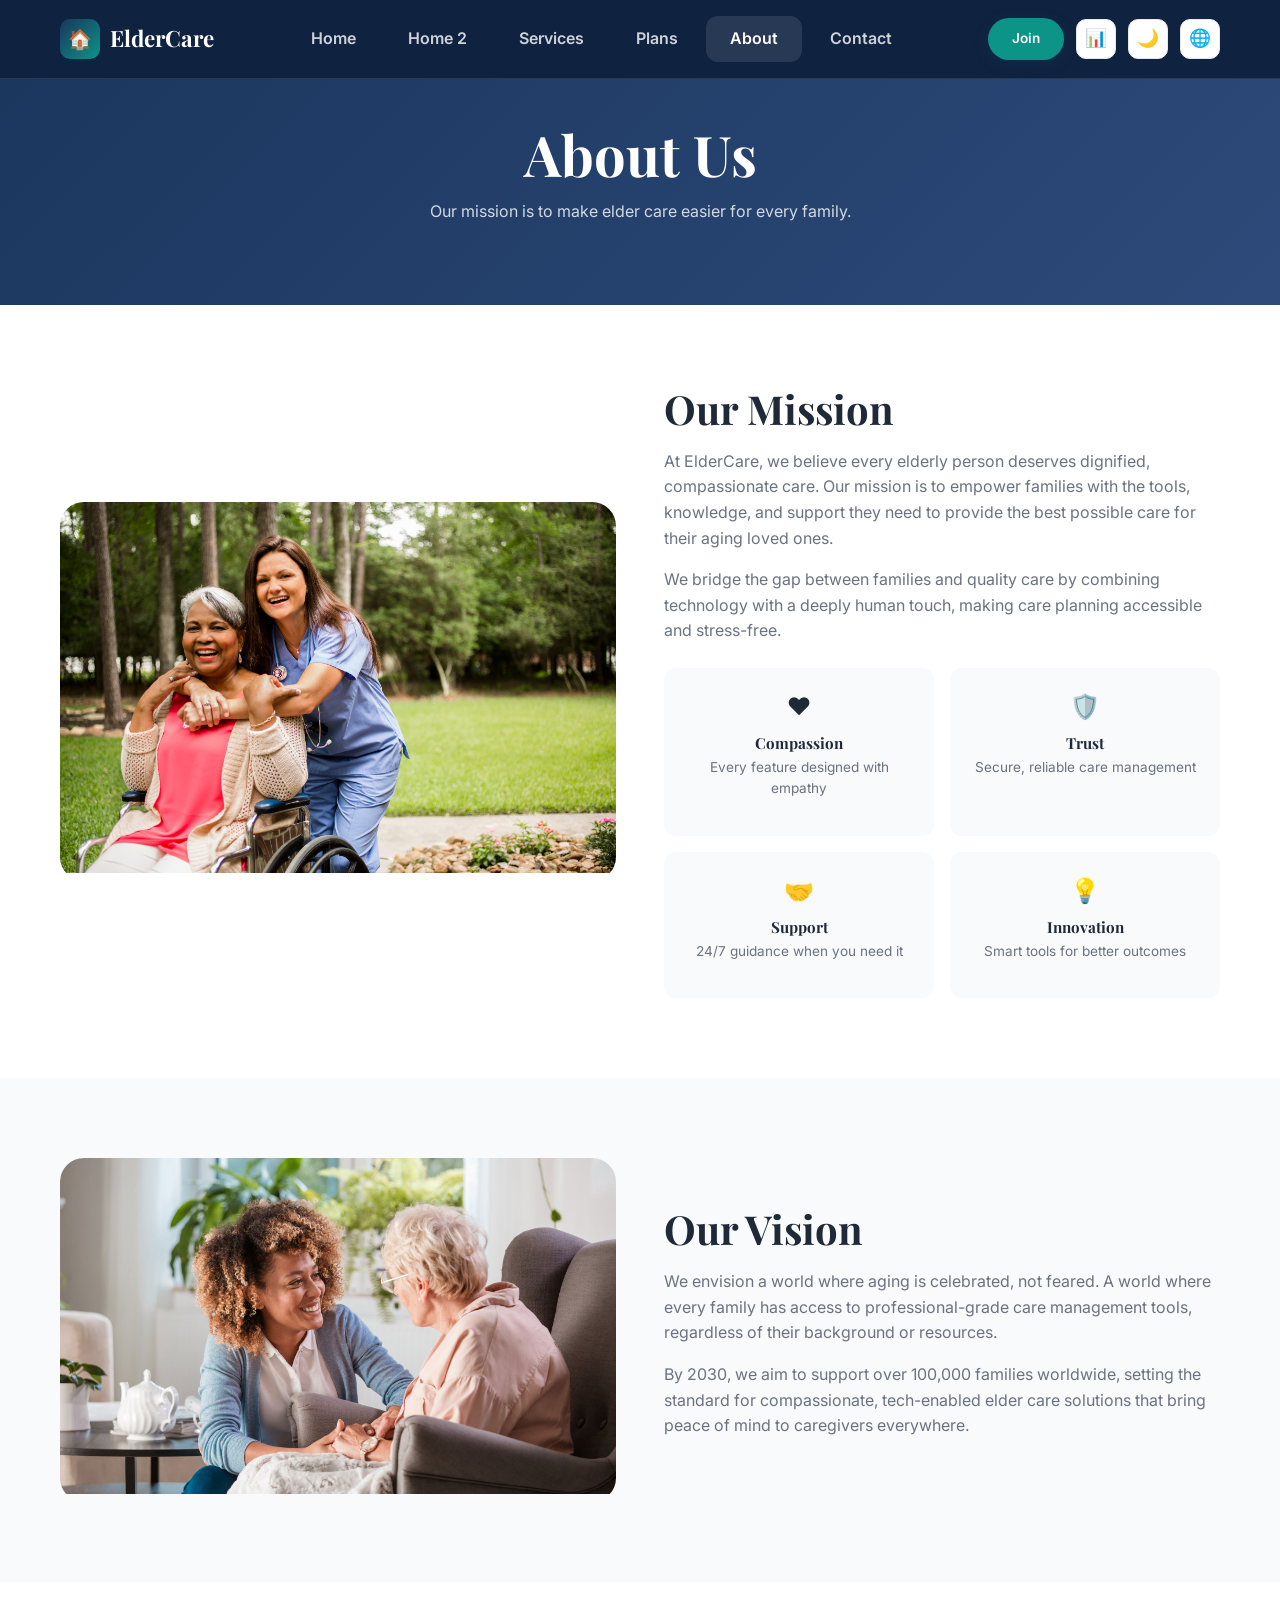
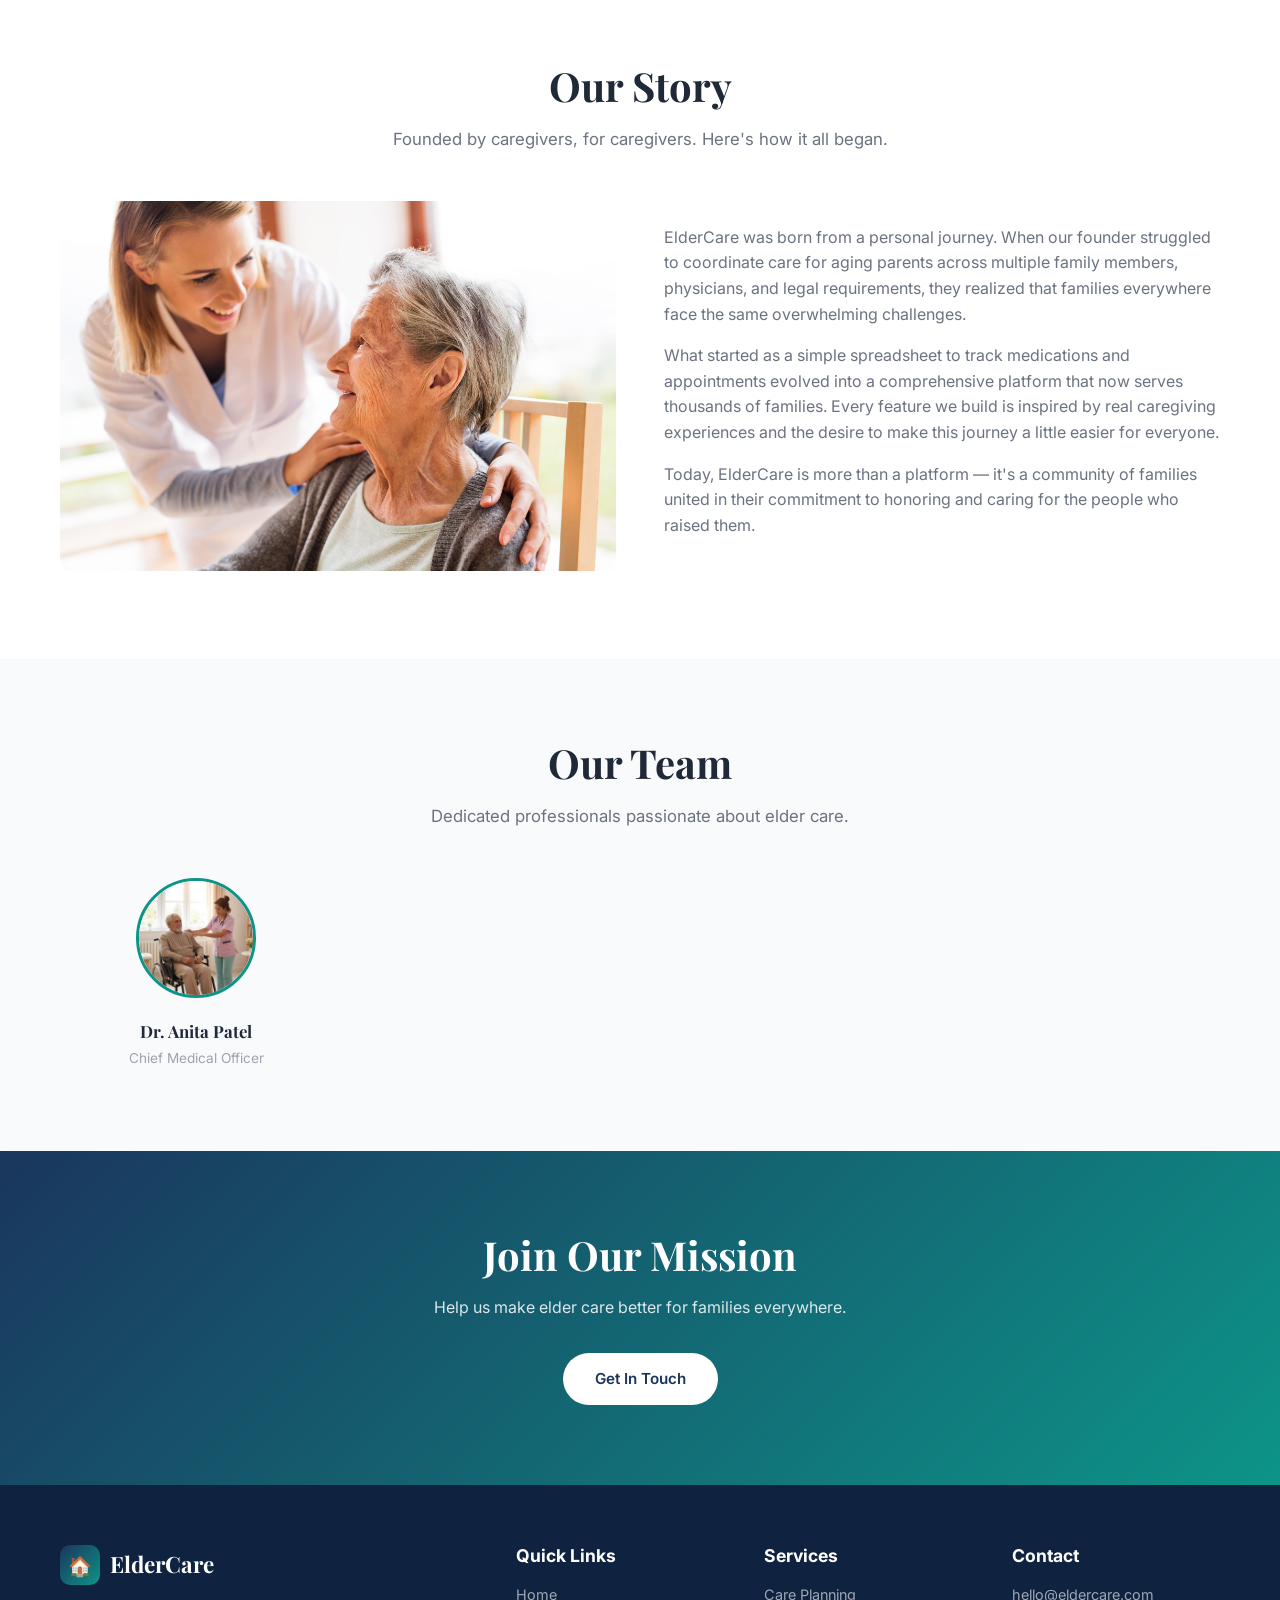
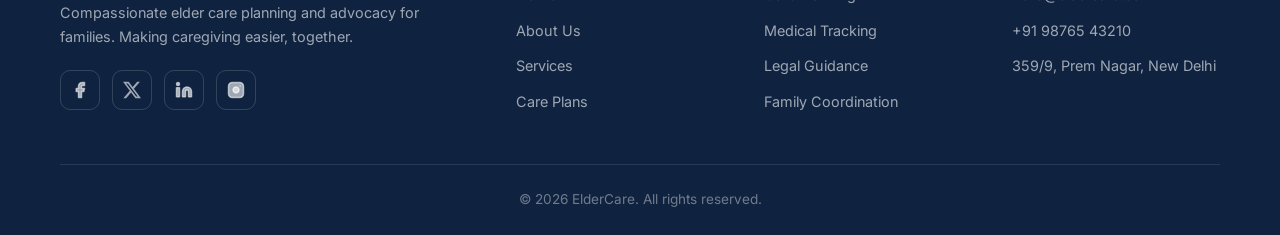
==== commit b1b8aa37: "c" ====
--- a/about.html
+++ b/about.html
@@ -145,10 +145,18 @@
           </div>
           <p>Compassionate elder care planning and advocacy for families. Making caregiving easier, together.</p>
           <div class="footer-social" style="margin-top:20px;">
-            <a href="#" title="Facebook">f</a>
-            <a href="#" title="Twitter">𝕏</a>
-            <a href="#" title="LinkedIn">in</a>
-            <a href="#" title="Instagram">📷</a>
+            <a href="#" title="Facebook">
+              <svg viewBox="0 0 24 24" fill="none" stroke="currentColor" stroke-width="2" stroke-linecap="round" stroke-linejoin="round"><path d="M18 2h-3a5 5 0 0 0-5 5v3H7v4h3v8h4v-8h3l1-4h-4V7a1 1 0 0 1 1-1h3z"></path></svg>
+            </a>
+            <a href="#" title="Twitter / X">
+              <svg viewBox="0 0 24 24" fill="currentColor"><path d="M18.901 1.153h3.68l-8.04 9.19L24 22.846h-7.406l-5.8-7.584-6.638 7.584H.474l8.6-9.83L0 1.154h7.594l5.243 6.932ZM17.61 20.644h2.039L6.486 3.24H4.298Z"></path></svg>
+            </a>
+            <a href="#" title="LinkedIn">
+              <svg viewBox="0 0 24 24" fill="none" stroke="currentColor" stroke-width="2" stroke-linecap="round" stroke-linejoin="round"><path d="M16 8a6 6 0 0 1 6 6v7h-4v-7a2 2 0 0 0-2-2 2 2 0 0 0-2 2v7h-4v-7a6 6 0 0 1 6-6z"></path><rect x="2" y="9" width="4" height="12"></rect><circle cx="4" cy="4" r="2"></circle></svg>
+            </a>
+            <a href="#" title="Instagram">
+              <svg viewBox="0 0 24 24" fill="none" stroke="currentColor" stroke-width="2" stroke-linecap="round" stroke-linejoin="round"><rect x="2" y="2" width="20" height="20" rx="5" ry="5"></rect><path d="M16 11.37A4 4 0 1 1 12.63 8 4 4 0 0 1 16 11.37z"></path><line x1="17.5" y1="6.5" x2="17.51" y2="6.5"></line></svg>
+            </a>
           </div>
         </div>
         <div>
--- a/styles.css
+++ b/styles.css
@@ -84,20 +84,22 @@
 .btn-outline-white:hover { background:#fff; color:var(--primary); }
 
 /* ===== HEADER ===== */
-.header { position:fixed; top:0; left:0; right:0; z-index:1000; padding:16px 0; transition:all var(--transition); backdrop-filter:blur(20px); background:var(--glass); border-bottom:1px solid var(--border); }
-.header.scrolled { padding:10px 0; box-shadow:var(--shadow); }
+.header { position:fixed; top:0; left:0; right:0; z-index:1000; padding:16px 0; transition:all var(--transition); backdrop-filter:blur(20px); background:var(--primary-dark); border-bottom:1px solid rgba(255,255,255,0.1); }
+.header.scrolled { padding:10px 0; box-shadow:var(--shadow-xl); background:rgba(15,35,64,0.95); }
 .header .container { display:flex; align-items:center; justify-content:space-between; }
-.logo { display:flex; align-items:center; gap:10px; font-family:var(--font-display); font-size:1.4rem; font-weight:700; color:var(--primary); }
-[data-theme="dark"] .logo { color:var(--secondary-light); }
+.logo { display:flex; align-items:center; gap:10px; font-family:var(--font-display); font-size:1.4rem; font-weight:700; color:#fff !important; text-decoration:none; transition:opacity var(--transition); }
+.logo:hover { opacity:0.9; }
 .logo-icon { width:40px; height:40px; background:linear-gradient(135deg,var(--primary),var(--secondary)); border-radius:10px; display:flex; align-items:center; justify-content:center; color:#fff; font-size:1.2rem; }
-.nav { display:flex; align-items:center; gap:0px; }
-.nav a { padding:8px 12px; border-radius:8px; font-size:.85rem; font-weight:600; color:var(--text); transition:all var(--transition); white-space:nowrap; }
-.nav a:hover, .nav a.active { color:var(--primary); background:rgba(26,54,93,.06); }
-[data-theme="dark"] .nav a:hover, [data-theme="dark"] .nav a.active { color:var(--secondary-light); background:rgba(13,148,136,.1); }
+.nav { display:flex; align-items:center; gap:4px; }
+.nav a { padding:8px 16px; border-radius:8px; font-size:.85rem; font-weight:600; color:rgba(255,255,255,0.8); transition:all var(--transition); white-space:nowrap; }
+.nav a:hover, .nav a.active { color:#fff; background:rgba(255,255,255,0.1); }
+.hamburger { display:none; flex-direction:column; gap:6px; cursor:pointer; background:none; border:none; padding:4px; }
+.hamburger span { width:28px; height:3px; background:#fff; border-radius:4px; transition:all var(--transition); }
 .mobile-cta { display:none; }
 .header-actions { display:flex; align-items:center; gap:12px; }
 .header-cta { display:flex; gap:10px; }
-.header-cta .btn { padding:10px 24px; font-size:.85rem; }
+.header-cta .btn { padding:10px 24px; font-size:.85rem; background:var(--secondary); border:none; color:#fff; }
+.header-cta .btn:hover { background:var(--secondary-light); transform:translateY(-2px); }
 .icon-btn { width:40px; height:40px; border-radius:10px; border:1px solid var(--border); background:var(--bg-card); display:flex; align-items:center; justify-content:center; cursor:pointer; transition:all var(--transition); color:var(--text); font-size:1.1rem; }
 .icon-btn:hover { border-color:var(--secondary); color:var(--secondary); transform:scale(1.05); }
 .nav-actions-mobile { display:none; }
@@ -249,7 +251,7 @@
 .auth-page { min-height:100vh; display:flex; align-items:center; justify-content:center; background:var(--bg-alt); padding:20px; }
 .auth-card { background:var(--bg-card); border:1px solid var(--border); border-radius:var(--radius-xl); padding:48px 40px; width:100%; max-width:440px; box-shadow:var(--shadow-xl); }
 .auth-logo { text-align:center; margin-bottom:32px; display: flex; flex-direction: column; align-items: center; }
-.auth-logo .logo { display: inline-flex !important; align-items: center; gap: 10px; margin-bottom:12px; text-decoration: none; color: var(--text); }
+.auth-logo .logo { display: inline-flex !important; align-items: center; gap: 10px; margin-bottom:12px; text-decoration: none; color: var(--primary) !important; }
 [data-theme="dark"] .auth-logo .logo { color: var(--text); }
 .auth-logo .logo-icon { width: 56px; height: 56px; font-size: 1.8rem; display: flex; align-items: center; justify-content: center; margin: 0; }
 .auth-logo h2 { font-size:1.3rem; margin-top: 0; }
@@ -258,12 +260,11 @@
 
 /* ===== DASHBOARD ===== */
 .dashboard { display:flex; min-height:100vh; }
-.sidebar { width:260px; background:var(--bg-card); border-right:1px solid var(--border); padding:24px 0; display:flex; flex-direction:column; position:fixed; top:0; left:0; bottom:0; z-index:100; transition:all var(--transition); }
-.sidebar-logo { padding:0 24px 24px; border-bottom:1px solid var(--border); margin-bottom:8px; }
+.sidebar { width:260px; background:var(--primary-dark); border-right:1px solid rgba(255,255,255,0.05); padding:24px 0; display:flex; flex-direction:column; position:fixed; top:0; left:0; bottom:0; z-index:100; transition:all var(--transition); color:#fff; }
+.sidebar-logo { padding:0 24px 24px; border-bottom:1px solid rgba(255,255,255,0.05); margin-bottom:8px; }
 .sidebar-nav { flex:1; padding:8px 12px; }
-.sidebar-nav a { display:flex; align-items:center; gap:12px; padding:12px 16px; border-radius:var(--radius); color:var(--text-secondary); font-size:.9rem; font-weight:500; transition:all var(--transition); margin-bottom:4px; }
-.sidebar-nav a:hover, .sidebar-nav a.active { background:linear-gradient(135deg,rgba(26,54,93,.08),rgba(13,148,136,.08)); color:var(--primary); }
-[data-theme="dark"] .sidebar-nav a:hover, [data-theme="dark"] .sidebar-nav a.active { color:var(--secondary-light); background:rgba(13,148,136,.1); }
+.sidebar-nav a { display:flex; align-items:center; gap:12px; padding:12px 16px; border-radius:var(--radius); color:rgba(255,255,255,0.7); font-size:.9rem; font-weight:500; transition:all var(--transition); margin-bottom:4px; text-decoration:none; }
+.sidebar-nav a:hover, .sidebar-nav a.active { background:rgba(255,255,255,0.1); color:#fff; }
 .sidebar-nav a .nav-icon { font-size:1.2rem; width:24px; text-align:center; }
 .sidebar-nav .logout { color:#EF4444; margin-top:auto; }
 .sidebar-nav .logout:hover { background:rgba(239,68,68,.08); color:#DC2626; }
@@ -290,6 +291,41 @@
 .activity-text p { font-size:.9rem; color:var(--text); }
 .activity-text span { font-size:.8rem; color:var(--text-muted); }
 
+/* ===== DASHBOARD SECTIONS ===== */
+.dash-section-content { display:none; }
+.dash-section-content.active { display:block; animation:slideDown 0.3s ease; }
+
+/* ===== DASHBOARD TABLES ===== */
+.dash-table-wrap { overflow-x:auto; margin-top:16px; }
+.dash-table { width:100%; border-collapse:collapse; background:var(--bg-card); border-radius:var(--radius); overflow:hidden; }
+.dash-table th, .dash-table td { padding:16px; text-align:left; border-bottom:1px solid var(--border); }
+.dash-table th { background:var(--bg-alt); font-size:0.85rem; font-weight:600; color:var(--text-secondary); text-transform:uppercase; letter-spacing:0.05em; }
+.dash-table td { font-size:0.9rem; }
+.dash-table tr:last-child td { border-bottom:none; }
+.dash-table .status { padding:4px 10px; border-radius:50px; font-size:0.75rem; font-weight:600; }
+.status.success { background:rgba(13,148,136,0.1); color:var(--secondary); }
+.status.warning { background:rgba(245,158,11,0.1); color:var(--accent); }
+.status.danger { background:rgba(239,68,68,0.1); color:#EF4444; }
+
+/* ===== DASHBOARD MESSAGES ===== */
+.message-list { display:flex; flex-direction:column; gap:16px; margin-top:20px; }
+.message-item { display:flex; gap:16px; padding:16px; border-radius:var(--radius); background:var(--bg-alt); transition:all var(--transition); border:1px solid transparent; cursor:pointer; }
+.message-item:hover { background:var(--bg-card); border-color:var(--border); transform:translateX(5px); }
+.message-avatar { width:44px; height:44px; border-radius:50%; object-fit:cover; }
+.message-info { flex:1; }
+.message-header { display:flex; justify-content:space-between; margin-bottom:4px; }
+.message-name { font-weight:600; font-size:0.95rem; }
+.message-time { font-size:0.8rem; color:var(--text-muted); }
+.message-snippet { font-size:0.85rem; color:var(--text-secondary); overflow:hidden; text-overflow:ellipsis; display:-webkit-box; -webkit-line-clamp:1; -webkit-box-orient:vertical; line-clamp: 1; }
+
+/* ===== DASHBOARD SETTINGS ===== */
+.settings-group { margin-bottom:32px; }
+.settings-group h4 { font-size:1rem; margin-bottom:16px; padding-bottom:8px; border-bottom:1px solid var(--border); }
+.settings-item { display:flex; justify-content:space-between; align-items:center; padding:12px 0; border-bottom:1px solid var(--border); }
+.settings-item:last-child { border-bottom:none; }
+.settings-label div { font-weight:500; font-size:0.95rem; }
+.settings-label p { font-size:0.8rem; color:var(--text-muted); }
+
 /* ===== FOOTER ===== */
 .footer { background:var(--primary-dark); padding:60px 0 24px; color:rgba(255,255,255,.8); }
 .footer .logo { color:#fff; }
@@ -302,7 +338,8 @@
 .footer-links a:hover { color:var(--secondary-light); }
 .footer-social { display:flex; gap:12px; }
 .footer-social a { width:40px; height:40px; border-radius:10px; border:1px solid rgba(255,255,255,.15); display:flex; align-items:center; justify-content:center; color:rgba(255,255,255,.6); transition:all var(--transition); }
-.footer-social a:hover { background:var(--secondary); border-color:var(--secondary); color:#fff; }
+.footer-social a:hover { background:var(--secondary); border-color:var(--secondary); color:#fff; transform: translateY(-3px); }
+.footer-social a svg { width:18px; height:18px; fill:currentColor; }
 .footer-bottom { border-top:1px solid rgba(255,255,255,.1); padding-top:24px; text-align:center; font-size:.85rem; color:rgba(255,255,255,.4); }
 
 /* ===== ANIMATIONS ===== */
@@ -347,6 +384,12 @@
 .contact-item { display:flex; align-items:center; gap:16px; margin-bottom:20px; }
 .contact-item .ci-icon { width:44px; height:44px; border-radius:10px; background:rgba(255,255,255,.15); display:flex; align-items:center; justify-content:center; font-size:1.2rem; }
 .contact-item p { color:rgba(255,255,255,.85); font-size:.9rem; }
+.contact-social-wrap { margin-top:32px; border-top:1px solid rgba(255,255,255,0.1); padding-top:24px; }
+.contact-social-wrap h4 { font-size:1.1rem; margin-bottom:16px; color:#fff; }
+.contact-social-icons { display:flex; gap:12px; }
+.social-icon { width:42px; height:42px; border-radius:10px; background:rgba(255,255,255,0.1); display:flex; align-items:center; justify-content:center; color:#fff; transition:all var(--transition); border:1px solid rgba(255,255,255,0.05); }
+.social-icon:hover { background:var(--secondary); border-color:var(--secondary); transform:translateY(-3px); box-shadow:0 8px 20px rgba(0,0,0,0.2); }
+.social-icon svg { width:20px; height:20px; fill:currentColor; }
 .map-placeholder { margin-top:24px; border-radius:var(--radius); overflow:hidden; height:180px; background:rgba(255,255,255,.1); display:flex; align-items:center; justify-content:center; font-size:.9rem; color:rgba(255,255,255,.5); }
 
 /* Toast */
@@ -388,7 +431,7 @@
   .about-grid { grid-template-columns:1fr; }
   .dash-cards { grid-template-columns:repeat(2,1fr); }
 
-  .nav { display:none; position:fixed; top:72px; left:0; width:100%; background:var(--bg); flex-direction:column; justify-content:flex-start; align-items:center; gap:8px; z-index:999; padding:24px; max-height:calc(100vh - 72px); overflow-y:auto; box-shadow:var(--shadow-xl); border-top:1px solid var(--border); }
+  .nav { display:none; position:fixed; top:72px; left:0; width:100%; background:var(--primary-dark); flex-direction:column; justify-content:flex-start; align-items:center; gap:8px; z-index:999; padding:24px; max-height:calc(100vh - 72px); overflow-y:auto; box-shadow:var(--shadow-xl); border-top:1px solid rgba(255,255,255,0.1); }
   .header.scrolled + .nav, .header.scrolled ~ .nav { top:61px; }
   .nav.open { display:flex; animation:slideDown .3s ease; }
   .nav a { font-size:1rem; padding:10px 24px; width:100%; text-align:center; border-radius:var(--radius); transition:background var(--transition); }
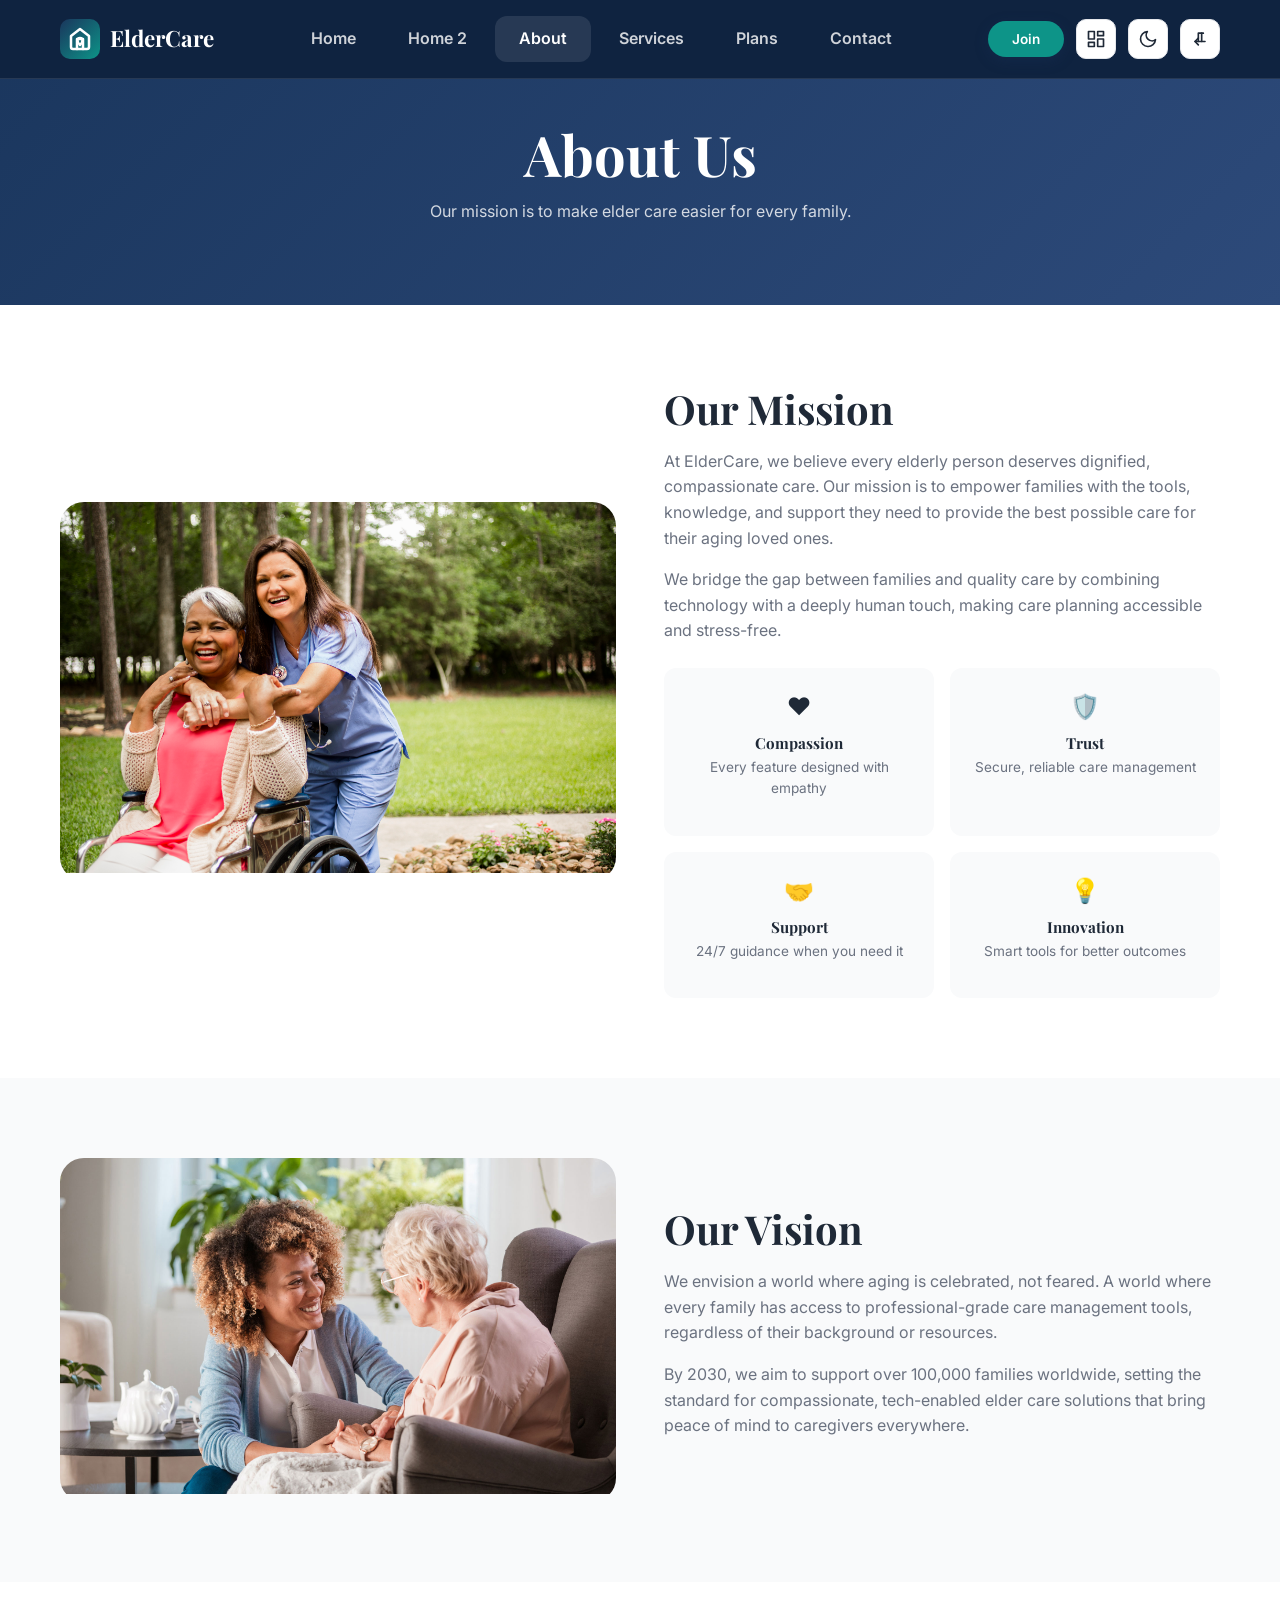
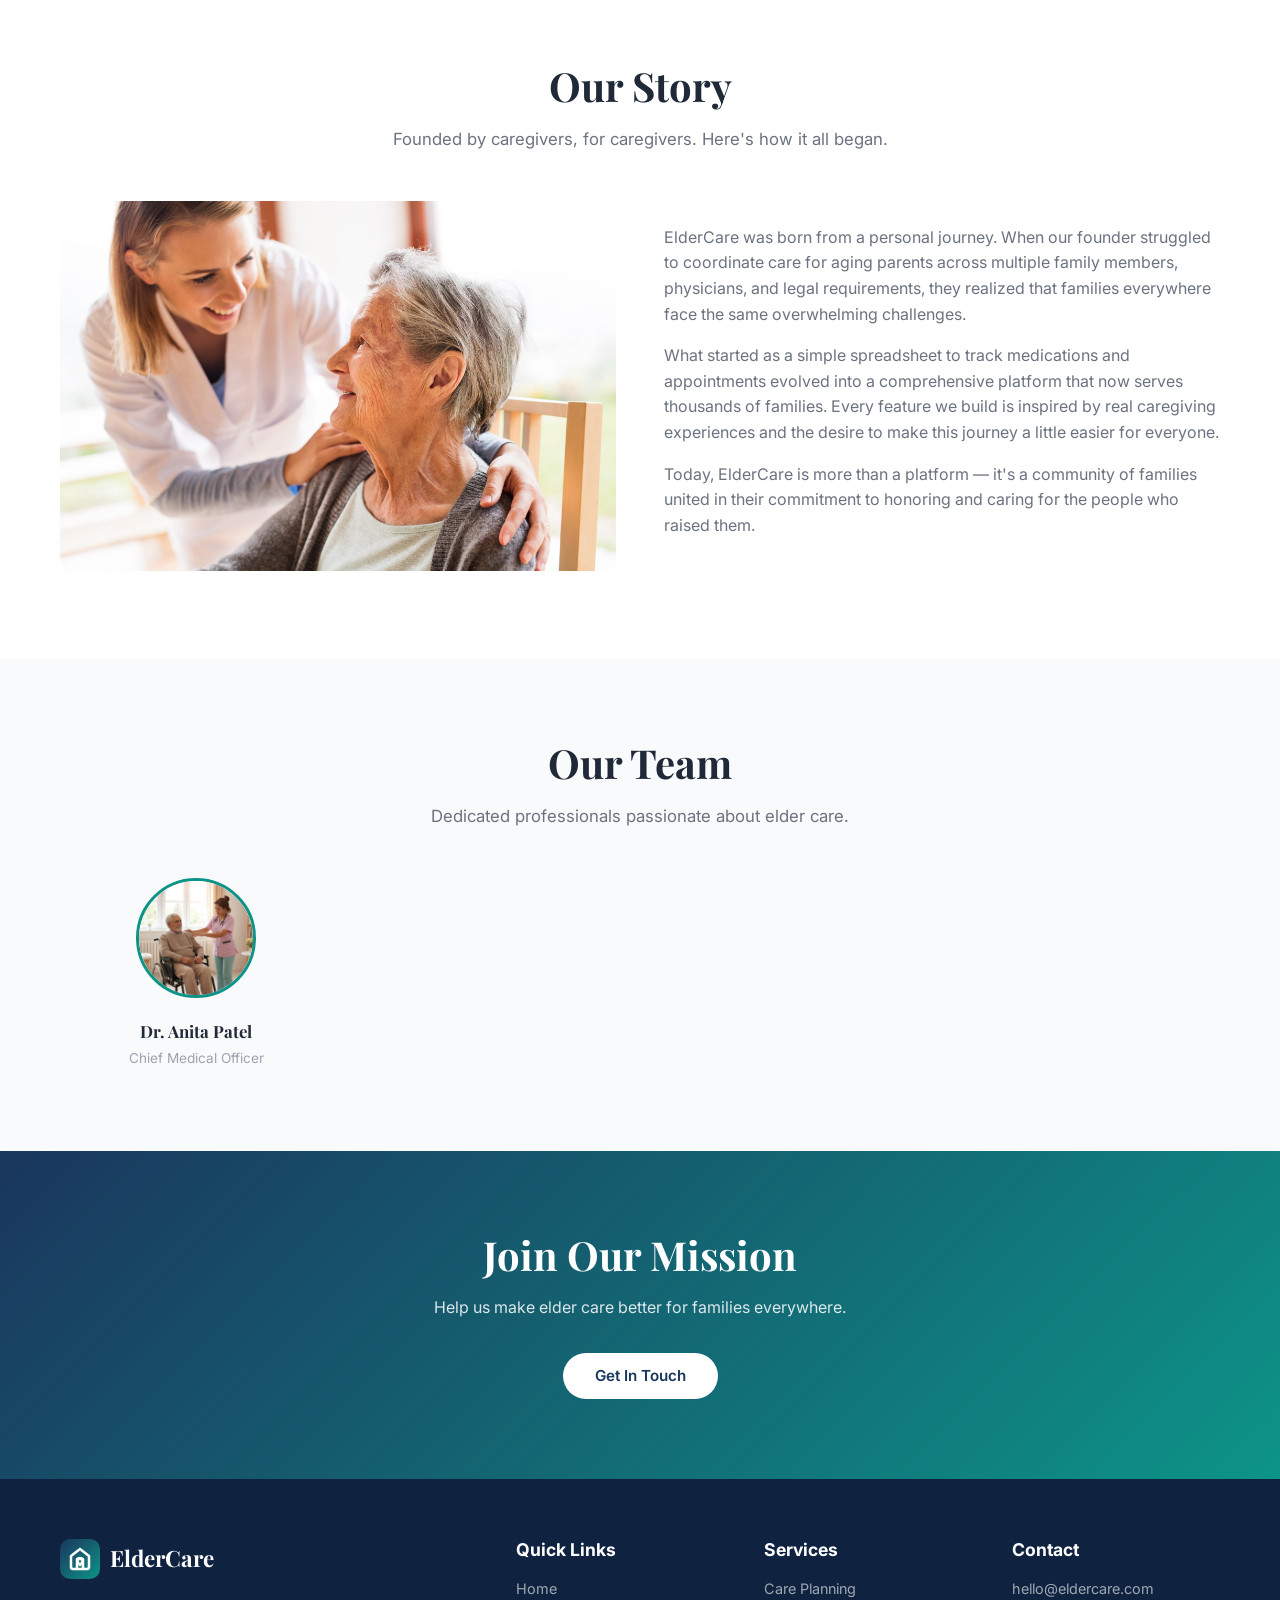
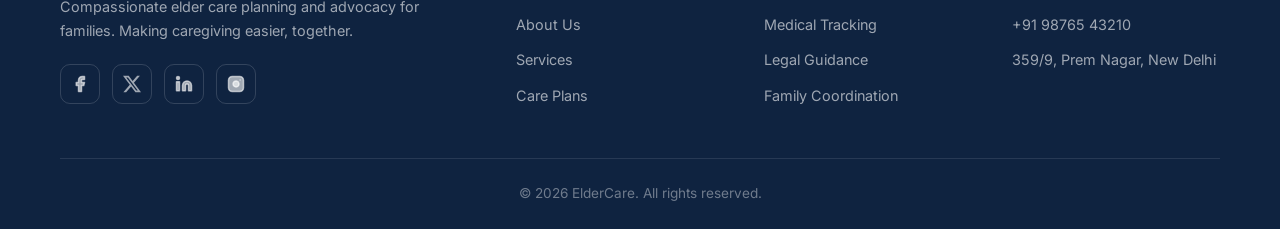
==== commit 637b3261: "CCC" ====
--- a/about.html
+++ b/about.html
@@ -12,25 +12,48 @@
   <!-- HEADER -->
   <header class="header" id="header">
     <div class="container">
-      <a href="index.html" class="logo"><div class="logo-icon">🏠</div>ElderCare</a>
+      <a href="index.html" class="logo"><div class="logo-icon">
+          <svg viewBox="0 0 24 24" width="24" height="24" stroke="currentColor" stroke-width="2.5" fill="none" stroke-linecap="round" stroke-linejoin="round"><path d="M3 9l9-7 9 7v11a2 2 0 0 1-2 2H5a2 2 0 0 1-2-2z"></path><path d="M9 22V12h6v10"></path><path d="M12 11a2.5 2.5 0 0 1 2.5 2.5c0 2.5-2.5 4.5-2.5 4.5s-2.5-2-2.5-4.5A2.5 2.5 0 0 1 12 11z"></path></svg>
+        </div>ElderCare</a>
       <nav class="nav" id="nav">
-        <a href="index.html">Home</a><a href="home2.html">Home 2</a><a href="services.html">Services</a><a href="care-plans.html">Plans</a><a href="about.html" class="active">About</a><a href="contact.html">Contact</a>
+        <a href="index.html">Home</a><a href="home2.html">Home 2</a><a href="about.html" class="active">About</a><a href="services.html">Services</a><a href="care-plans.html">Plans</a><a href="contact.html">Contact</a>
         <div class="mobile-cta"><a href="register.html" class="btn btn-primary">Join</a></div>
+        <div class="mobile-dashboard-links">
+          <a href="user-dashboard.html" class="mobile-dash-link">
+            <svg viewBox="0 0 24 24" width="16" height="16" stroke="currentColor" stroke-width="2" fill="none" stroke-linecap="round" stroke-linejoin="round"><path d="M20 21v-2a4 4 0 0 0-4-4H8a4 4 0 0 0-4 4v2"></path><circle cx="12" cy="7" r="4"></circle></svg>
+            User Dashboard
+          </a>
+          <a href="admin-dashboard.html" class="mobile-dash-link">
+            <svg viewBox="0 0 24 24" width="16" height="16" stroke="currentColor" stroke-width="2" fill="none" stroke-linecap="round" stroke-linejoin="round"><path d="M12 22s8-4 8-10V5l-8-3-8 3v7c0 6 8 10 8 10z"></path></svg>
+            Admin Dashboard
+          </a>
+        </div>
         <div class="nav-actions-mobile">
-          <button class="icon-btn dark-toggle" title="Toggle Dark Mode">🌙</button>
-          <button class="icon-btn rtl-toggle" title="Toggle RTL">🌐</button>
+          <button class="icon-btn dark-toggle" title="Toggle Dark Mode">
+            <svg viewBox="0 0 24 24" width="20" height="20" stroke="currentColor" stroke-width="2" fill="none" stroke-linecap="round" stroke-linejoin="round"><path d="M21 12.79A9 9 0 1 1 11.21 3 7 7 0 0 0 21 12.79z"></path></svg>
+          </button>
+          <button class="icon-btn rtl-toggle" title="Toggle RTL">
+            <svg viewBox="0 0 24 24" width="20" height="20" stroke="currentColor" stroke-width="2" fill="none" stroke-linecap="round" stroke-linejoin="round"><path d="M10 15V5H16"></path><path d="M14 15V5"></path><path d="M10 19l-4-4 4-4"></path><path d="M6 15h12"></path></svg>
+          </button>
         </div>
       </nav>
       <div class="header-actions">
         <div class="header-cta"><a href="register.html" class="btn btn-primary">Join</a></div>
         <div class="dropdown dashboard-dropdown">
-          <button class="icon-btn" title="Dashboards">📊</button>
+          <button class="icon-btn" title="Dashboards">
+            <svg viewBox="0 0 24 24" width="20" height="20" stroke="currentColor" stroke-width="2" fill="none" stroke-linecap="round" stroke-linejoin="round"><rect x="3" y="3" width="7" height="9"></rect><rect x="14" y="3" width="7" height="5"></rect><rect x="14" y="12" width="7" height="9"></rect><rect x="3" y="16" width="7" height="5"></rect></svg>
+          </button>
           <div class="dropdown-menu">
-            <a href="user-dashboard.html">👤 User Dashboard</a>
-            <a href="admin-dashboard.html">🛡️ Admin Dashboard</a>
-          </div>
-        </div>
-        <button class="icon-btn dark-toggle">🌙</button><button class="icon-btn rtl-toggle">🌐</button>
+            <a href="user-dashboard.html"><svg viewBox="0 0 24 24" width="14" height="14" stroke="currentColor" stroke-width="2" fill="none" stroke-linecap="round" stroke-linejoin="round" style="display:inline;vertical-align:middle;margin-right:6px"><path d="M20 21v-2a4 4 0 0 0-4-4H8a4 4 0 0 0-4 4v2"></path><circle cx="12" cy="7" r="4"></circle></svg> User Dashboard</a>
+            <a href="admin-dashboard.html"><svg viewBox="0 0 24 24" width="14" height="14" stroke="currentColor" stroke-width="2" fill="none" stroke-linecap="round" stroke-linejoin="round" style="display:inline;vertical-align:middle;margin-right:6px"><path d="M12 22s8-4 8-10V5l-8-3-8 3v7c0 6 8 10 8 10z"></path></svg> Admin Dashboard</a>
+          </div>
+        </div>
+        <button class="icon-btn dark-toggle" title="Toggle Dark Mode">
+          <svg viewBox="0 0 24 24" width="20" height="20" stroke="currentColor" stroke-width="2" fill="none" stroke-linecap="round" stroke-linejoin="round"><path d="M21 12.79A9 9 0 1 1 11.21 3 7 7 0 0 0 21 12.79z"></path></svg>
+        </button>
+        <button class="icon-btn rtl-toggle" title="Toggle RTL">
+          <svg viewBox="0 0 24 24" width="20" height="20" stroke="currentColor" stroke-width="2" fill="none" stroke-linecap="round" stroke-linejoin="round"><path d="M10 15V5H16"></path><path d="M14 15V5"></path><path d="M10 19l-4-4 4-4"></path><path d="M6 15h12"></path></svg>
+        </button>
         <div class="hamburger" id="hamburger"><span></span><span></span><span></span></div>
       </div>
     </div>
@@ -140,7 +163,9 @@
       <div class="footer-grid">
         <div>
           <div class="logo" style="margin-bottom:16px;">
-            <div class="logo-icon">🏠</div>
+            <div class="logo-icon">
+          <svg viewBox="0 0 24 24" width="24" height="24" stroke="currentColor" stroke-width="2.5" fill="none" stroke-linecap="round" stroke-linejoin="round"><path d="M3 9l9-7 9 7v11a2 2 0 0 1-2 2H5a2 2 0 0 1-2-2z"></path><path d="M9 22V12h6v10"></path><path d="M12 11a2.5 2.5 0 0 1 2.5 2.5c0 2.5-2.5 4.5-2.5 4.5s-2.5-2-2.5-4.5A2.5 2.5 0 0 1 12 11z"></path></svg>
+        </div>
             ElderCare
           </div>
           <p>Compassionate elder care planning and advocacy for families. Making caregiving easier, together.</p>
--- a/styles.css
+++ b/styles.css
@@ -31,19 +31,19 @@
 }
 
 [data-theme="dark"] {
-  --bg: #0F172A;
-  --bg-alt: #111827;
-  --bg-card: #1F2937;
-  --bg-card-hover: #374151;
-  --text: #E5E7EB;
-  --text-secondary: #9CA3AF;
-  --text-muted: #6B7280;
-  --border: #374151;
-  --shadow: 0 4px 6px -1px rgba(0,0,0,.3);
-  --shadow-lg: 0 10px 15px -3px rgba(0,0,0,.4);
-  --shadow-xl: 0 20px 25px -5px rgba(0,0,0,.5);
-  --glass: rgba(15,23,42,.7);
-  --glass-border: rgba(55,65,81,.5);
+  --bg: #000000;
+  --bg-alt: #0A0A0A;
+  --bg-card: #111111;
+  --bg-card-hover: #1A1A1A;
+  --text: #F1F5F9;
+  --text-secondary: #94A3B8;
+  --text-muted: #64748B;
+  --border: #222222;
+  --shadow: 0 4px 6px -1px rgba(0,0,0,.6);
+  --shadow-lg: 0 10px 15px -3px rgba(0,0,0,.7);
+  --shadow-xl: 0 20px 25px -5px rgba(0,0,0,.8);
+  --glass: rgba(0,0,0,.8);
+  --glass-border: rgba(255,255,255,.08);
 }
 
 *, *::before, *::after { margin:0; padding:0; box-sizing:border-box; }
@@ -67,7 +67,7 @@
 .text-gradient { background:linear-gradient(135deg,var(--primary),var(--secondary)); -webkit-background-clip:text; -webkit-text-fill-color:transparent; background-clip:text; }
 
 /* ===== BUTTONS ===== */
-.btn { display:inline-flex; align-items:center; justify-content:center; gap:8px; padding:14px 32px; border-radius:50px; font-family:var(--font); font-size:.95rem; font-weight:600; border:none; cursor:pointer; transition:all var(--transition); text-decoration:none; }
+.btn { display:inline-flex; align-items:center; justify-content:center; gap:8px; padding:14px 32px; border-radius:50px; font-family:var(--font); font-size:.95rem; font-weight:600; border:none; cursor:pointer; transition:all var(--transition); text-decoration:none; line-height: 1.2; }
 .btn-primary { background:linear-gradient(135deg,var(--primary),var(--primary-light)); color:#fff; box-shadow:0 4px 14px rgba(26,54,93,.3); }
 .btn-primary:hover { transform:translateY(-2px); box-shadow:0 6px 20px rgba(26,54,93,.4); }
 .btn-secondary { background:transparent; color:var(--primary); border:2px solid var(--primary); }
@@ -81,7 +81,8 @@
 .btn-white { background:#fff; color:var(--primary); }
 .btn-white:hover { background:var(--primary); color:#fff; }
 .btn-outline-white { border:2px solid #fff; color:#fff; background:transparent; }
-.btn-outline-white:hover { background:#fff; color:var(--primary); }
+.btn-sm { padding: 8px 16px; font-size: 0.8rem; }
+.btn-xs { padding: 4px 12px; font-size: 0.7rem; }
 
 /* ===== HEADER ===== */
 .header { position:fixed; top:0; left:0; right:0; z-index:1000; padding:16px 0; transition:all var(--transition); backdrop-filter:blur(20px); background:var(--primary-dark); border-bottom:1px solid rgba(255,255,255,0.1); }
@@ -93,18 +94,24 @@
 .nav { display:flex; align-items:center; gap:4px; }
 .nav a { padding:8px 16px; border-radius:8px; font-size:.85rem; font-weight:600; color:rgba(255,255,255,0.8); transition:all var(--transition); white-space:nowrap; }
 .nav a:hover, .nav a.active { color:#fff; background:rgba(255,255,255,0.1); }
-.hamburger { display:none; flex-direction:column; gap:6px; cursor:pointer; background:none; border:none; padding:4px; }
-.hamburger span { width:28px; height:3px; background:#fff; border-radius:4px; transition:all var(--transition); }
+/* ===== HAMBURGER ===== */
+.hamburger { display:none; flex-direction:column; gap:5px; cursor:pointer; padding:8px; }
+.hamburger span { width:24px; height:2px; background:#fff; border-radius:2px; transition:all var(--transition); }
 .mobile-cta { display:none; }
 .header-actions { display:flex; align-items:center; gap:12px; }
 .header-cta { display:flex; gap:10px; }
 .header-cta .btn { padding:10px 24px; font-size:.85rem; background:var(--secondary); border:none; color:#fff; }
 .header-cta .btn:hover { background:var(--secondary-light); transform:translateY(-2px); }
-.icon-btn { width:40px; height:40px; border-radius:10px; border:1px solid var(--border); background:var(--bg-card); display:flex; align-items:center; justify-content:center; cursor:pointer; transition:all var(--transition); color:var(--text); font-size:1.1rem; }
+.icon-btn { width:40px; height:40px; border-radius:10px; border:1px solid var(--border); background:var(--bg-card); display:inline-flex; align-items:center; justify-content:center; cursor:pointer; transition:all var(--transition); color:var(--text); font-size:1.1rem; line-height: 0; padding: 0; }
 .icon-btn:hover { border-color:var(--secondary); color:var(--secondary); transform:scale(1.05); }
 .nav-actions-mobile { display:none; }
-.hamburger { display:none; flex-direction:column; gap:5px; cursor:pointer; padding:8px; }
-.hamburger span { width:24px; height:2px; background:var(--text); border-radius:2px; transition:all var(--transition); }
+
+/* ===== MOBILE DASHBOARD LINKS ===== */
+.mobile-dashboard-links { display:none; }
+.mobile-dashboard-links { width:100%; max-width:300px; border-top:1px solid rgba(255,255,255,0.1); padding-top:14px; margin-top:4px; display:none; flex-direction:column; gap:6px; }
+.mobile-dash-link { display:flex; align-items:center; gap:10px; padding:10px 16px; border-radius:var(--radius); font-size:.95rem; font-weight:600; color:rgba(255,255,255,0.8); transition:all var(--transition); width:100%; text-align:left; }
+.mobile-dash-link:hover { color:#fff; background:rgba(255,255,255,0.1); }
+.mobile-dash-link svg { flex-shrink:0; }
 .hamburger.active span:nth-child(1) { transform:rotate(45deg) translate(5px,5px); }
 .hamburger.active span:nth-child(2) { opacity:0; }
 .hamburger.active span:nth-child(3) { transform:rotate(-45deg) translate(5px,-5px); }
@@ -152,7 +159,7 @@
 [data-theme="dark"] .dropdown-menu a:hover { color: var(--secondary-light); }
 
 /* ===== HERO ===== */
-.hero { min-height:100vh; display:flex; align-items:center; position:relative; overflow:hidden; padding-top:80px; }
+.hero { min-height:100vh; display:flex; align-items:center; position:relative; overflow:hidden; padding-top:120px; }
 .hero-bg { position:absolute; inset:0; z-index:0; }
 .hero-bg img { width:100%; height:100%; object-fit:cover; }
 .hero-overlay { position:absolute; inset:0; background:linear-gradient(135deg,rgba(26,54,93,.85),rgba(13,148,136,.6)); z-index:1; }
@@ -243,18 +250,18 @@
 .divider { display:flex; align-items:center; gap:16px; margin:24px 0; color:var(--text-muted); font-size:.85rem; }
 .divider::before, .divider::after { content:''; flex:1; height:1px; background:var(--border); }
 .social-btns { display:flex; gap:12px; }
-.social-btn { flex:1; display:flex; align-items:center; justify-content:center; gap:10px; padding:12px; border:1px solid var(--border); border-radius:var(--radius); background:var(--bg-card); color:var(--text); font-weight:500; font-size:.9rem; cursor:pointer; transition:all var(--transition); }
+.social-btn { flex:1; display:inline-flex; align-items:center; justify-content:center; gap:10px; padding:12px; border:1px solid var(--border); border-radius:var(--radius); background:var(--bg-card); color:var(--text); font-weight:500; font-size:.9rem; cursor:pointer; transition:all var(--transition); line-height: 1; }
 .social-btn:hover { border-color:var(--secondary); background:var(--bg-card-hover); }
 .social-btn svg { width:20px; height:20px; }
 
 /* ===== AUTH PAGES ===== */
 .auth-page { min-height:100vh; display:flex; align-items:center; justify-content:center; background:var(--bg-alt); padding:20px; }
-.auth-card { background:var(--bg-card); border:1px solid var(--border); border-radius:var(--radius-xl); padding:48px 40px; width:100%; max-width:440px; box-shadow:var(--shadow-xl); }
-.auth-logo { text-align:center; margin-bottom:32px; display: flex; flex-direction: column; align-items: center; }
-.auth-logo .logo { display: inline-flex !important; align-items: center; gap: 10px; margin-bottom:12px; text-decoration: none; color: var(--primary) !important; }
-[data-theme="dark"] .auth-logo .logo { color: var(--text); }
+.auth-card { background:var(--bg-card); border:1px solid var(--border); border-radius:var(--radius-xl); padding:48px 40px; width:100%; max-width:440px; box-shadow:var(--shadow-xl); overflow: hidden; position: relative; }
+.auth-logo { text-align:center; margin: -48px -40px 32px; padding: 48px 40px 32px; background: var(--primary-dark); display: flex; flex-direction: column; align-items: center; }
+.auth-logo .logo { display: inline-flex !important; align-items: center; gap: 10px; margin-bottom:12px; text-decoration: none; color: #fff !important; }
 .auth-logo .logo-icon { width: 56px; height: 56px; font-size: 1.8rem; display: flex; align-items: center; justify-content: center; margin: 0; }
-.auth-logo h2 { font-size:1.3rem; margin-top: 0; }
+.auth-logo h2 { font-size:1.3rem; margin-top: 0; color: #fff; }
+.auth-logo p { color: rgba(255,255,255,0.7) !important; font-size: 0.9rem; margin-top: 4px; text-align: center; }
 .auth-footer { text-align:center; margin-top:24px; font-size:.9rem; color:var(--text-secondary); }
 .auth-footer a { color:var(--secondary); font-weight:600; }
 
@@ -419,6 +426,18 @@
 .team-card h3 { font-size:1.05rem; margin-bottom:4px; }
 .team-card span { font-size:.85rem; color:var(--text-muted); }
 
+/* ===== 1024px NAV FIX ===== */
+@media(max-width:1024px) and (min-width:992px) {
+  .header .container { gap:8px; }
+  .nav { gap:0px; }
+  .nav a { padding:7px 10px; font-size:.78rem; }
+  .logo { font-size:1.2rem; }
+  .logo-icon { width:34px; height:34px; }
+  .header-cta { display:none; }
+  .icon-btn { width:36px; height:36px; }
+  .header-actions { gap:8px; }
+}
+
 /* ===== RESPONSIVE ===== */
 @media(max-width:991px) {
   .grid-4, .team-grid { grid-template-columns:repeat(2,1fr); }
@@ -439,9 +458,11 @@
   .hamburger { display:flex; z-index:1001; }
   .header-actions .dark-toggle, .header-actions .rtl-toggle { display:none; }
   .header-cta { display:none; }
+  .dashboard-dropdown { display:none; }
   .nav .mobile-cta { display:flex; flex-direction:column; gap:10px; margin-top:12px; width:100%; max-width:300px; }
   .nav-actions-mobile { display:flex; gap:12px; margin-top:20px; padding-top:16px; border-top:1px solid var(--border); width:100%; max-width:300px; justify-content:center; }
   .nav-actions-mobile .icon-btn { width:48px; height:48px; font-size:1.3rem; }
+  .mobile-dashboard-links { display:flex; }
   
   .section { padding:60px 0; }
   .grid-3, .grid-4 { grid-template-columns:repeat(2,1fr); gap:20px; }
@@ -454,6 +475,33 @@
   .footer-social { justify-content: center; }
   .footer-links li { display: block; margin: 0 0 8px; }
   .mock-cards { grid-template-columns:1fr; }
+
+  /* Dashboard Mobile Optimization */
+  .dash-main { margin-left:0; width:100%; }
+  .sidebar { transform:translateX(-100%); width: 280px; box-shadow: 20px 0 50px rgba(0,0,0,0.2); }
+  .sidebar.open { transform:translateX(0); }
+  .sidebar.open ~ .dash-main { overflow: hidden; height: 100vh; }
+  
+  .dash-cards { grid-template-columns:1fr !important; max-width:500px; margin:0 auto 24px; text-align:center; }
+  .dash-card { text-align:center; display: flex; flex-direction: column; align-items: center; justify-content: center; }
+  .dash-section { text-align:center; max-width: 600px; margin: 0 auto 24px; width: 100%; }
+  .dash-section h3 { text-align: center; }
+  
+  .grid-2, .grid-3 { grid-template-columns:1fr !important; max-width:600px; margin:0 auto; gap:20px; }
+  .activity-item { justify-content:center; text-align:center; flex-direction: column; gap: 8px; }
+  .activity-dot { margin: 0 auto; }
+  
+  .topbar { padding:16px; justify-content: center; position: relative; gap: 12px; }
+  .topbar .sidebar-toggle { position: absolute; left: 16px; top: 50%; transform: translateY(-50%); display: flex !important; }
+  .topbar-title { font-size: 1.1rem; text-align: center; }
+  .topbar-actions { position: absolute; right: 16px; top: 50%; transform: translateY(-50%); }
+  
+  .dash-content { padding:16px; display: flex; flex-direction: column; align-items: center; }
+  .dash-section-content { width: 100%; max-width: 800px; margin: 0 auto; }
+  
+  .table-wrap { overflow-x: auto; width: 100%; background: var(--bg-card); padding: 10px; border-radius: var(--radius); }
+  .dash-table { min-width: 600px; }
+  
   .sidebar { transform:translateX(-100%); }
   .sidebar.open { transform:translateX(0); }
   .dash-main { margin-left:0; }
